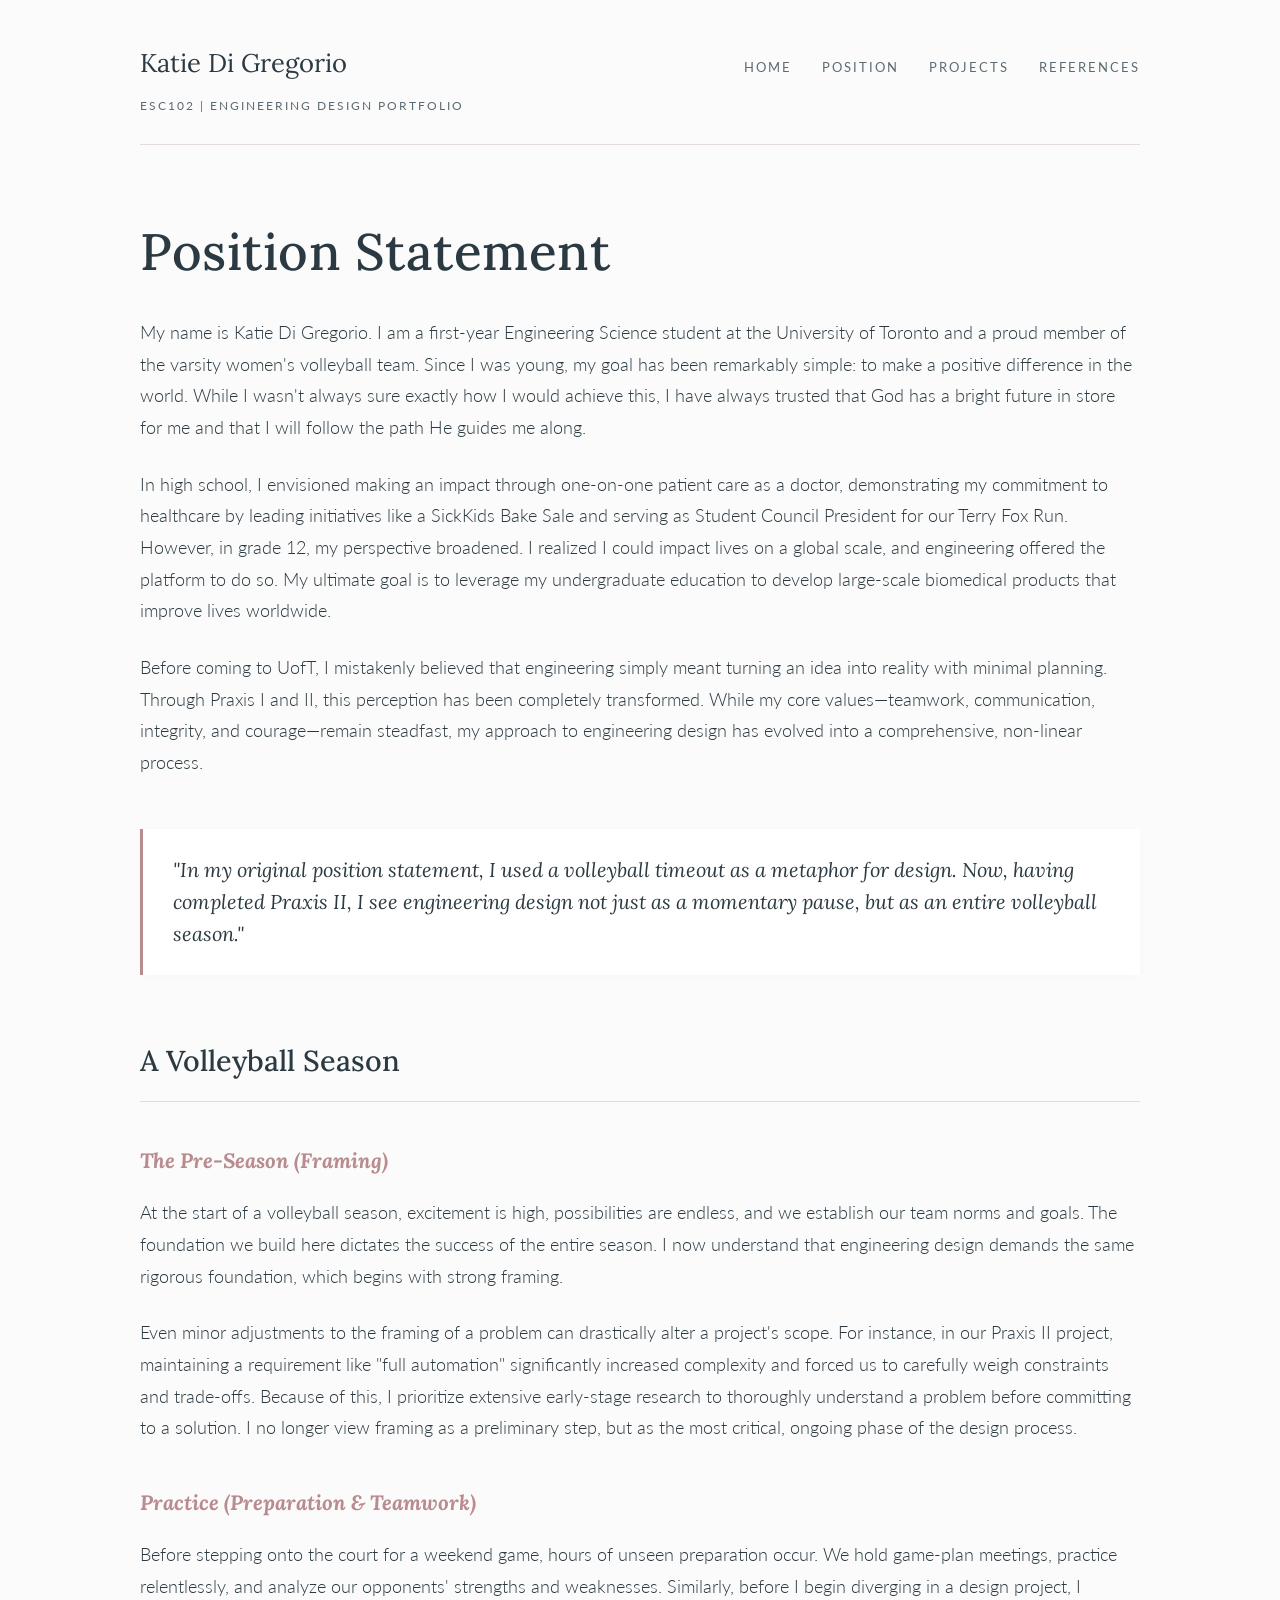
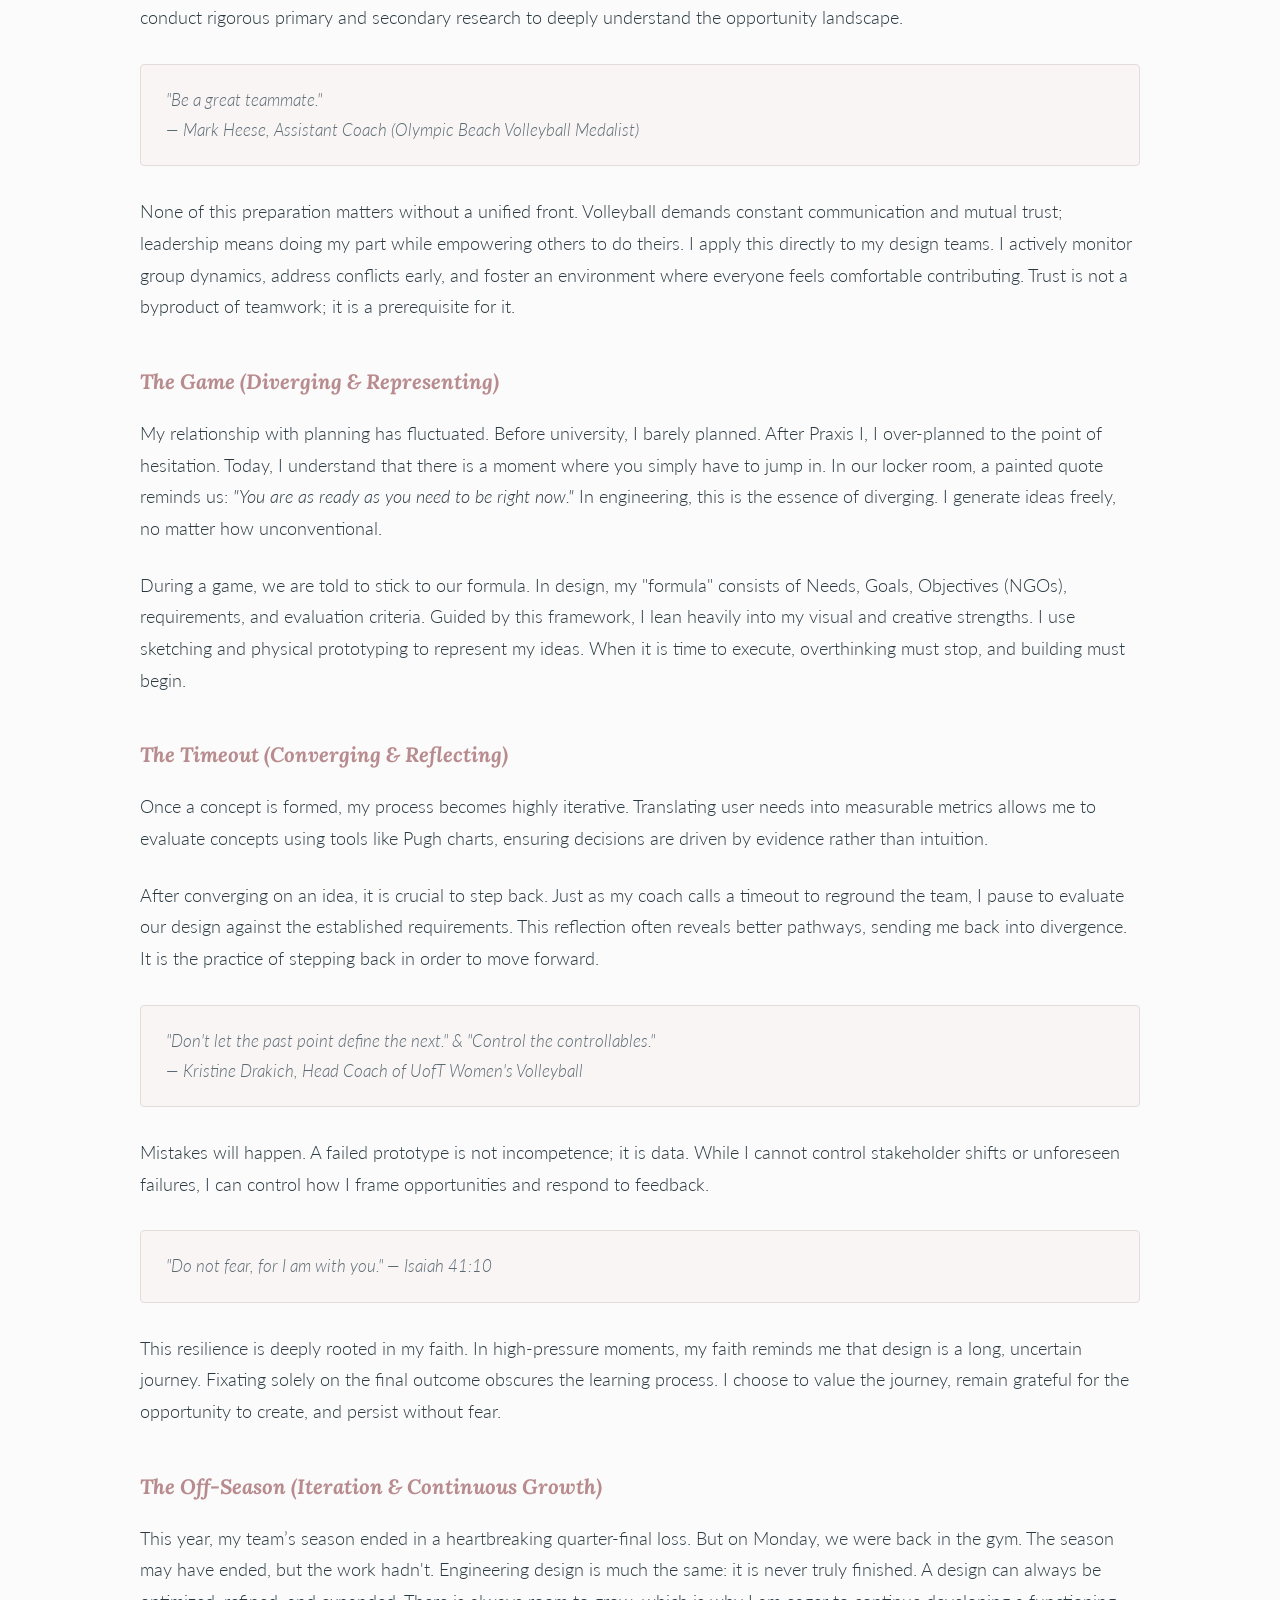
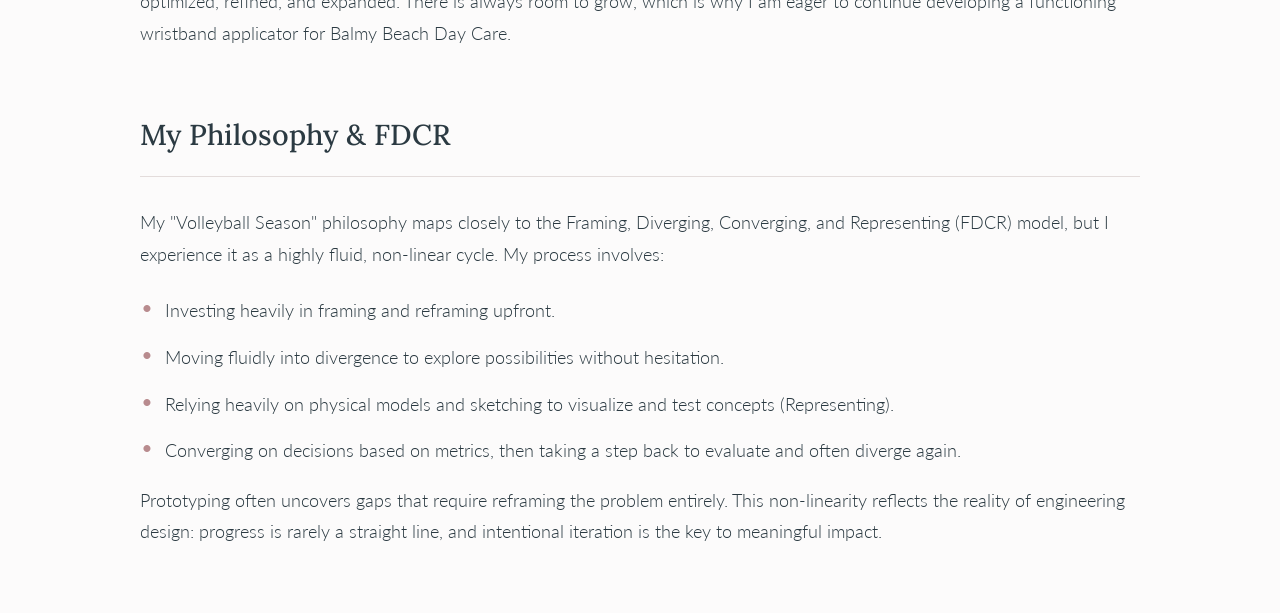
==== position.html @ c8b6996a "update" ====
<!DOCTYPE html>
<html lang="en">
<head>
    <meta charset="UTF-8">
    <meta name="viewport" content="width=device-width, initial-scale=1.0">
    <title>Katie Di Gregorio | Position</title>
    <style>
        @import url('https://fonts.googleapis.com/css2?family=Lora:ital,wght@0,400;0,500;1,400&family=Lato:wght@300;400;700&display=swap');

        :root {
            --bg-color: #fcfbfb; /* Clean, soft pearl */
            --text-main: #2b3a42; /* Deep slate/charcoal - academic and strong */
            --text-light: #5c6b73; /* Muted slate for secondary text */
            --accent-rose: #b88b8e; /* Sophisticated dusty rose */
            --accent-line: #e3dcdb; /* Soft academic divider */
            --card-bg: #ffffff;
        }

        body {
            background-color: var(--bg-color);
            color: var(--text-main);
            font-family: 'Lato', sans-serif;
            font-weight: 300;
            line-height: 1.8;
            max-width: 1000px;
            margin: 0 auto;
            padding: 40px 20px;
        }

        /* Academic Header Layout */
        header {
            display: flex;
            flex-direction: column;
            align-items: center;
            border-bottom: 1px solid var(--accent-line);
            padding-bottom: 25px;
            margin-bottom: 60px;
            gap: 20px;
        }
        @media (min-width: 768px) {
            header {
                flex-direction: row;
                justify-content: space-between;
                align-items: baseline;
            }
        }
        
        .site-branding {
            text-align: center;
        }
        @media (min-width: 768px) {
            .site-branding {
                text-align: left;
            }
        }
        .brand-name {
            font-family: 'Lora', serif;
            font-size: 1.6rem;
            color: var(--text-main);
            display: block;
            margin-bottom: 4px;
        }
        .brand-subtitle {
            font-size: 0.75rem;
            text-transform: uppercase;
            letter-spacing: 2px;
            color: var(--text-light);
            font-weight: 400;
        }

        /* Navigation */
        nav {
            display: flex;
            gap: 30px;
            justify-content: center;
            flex-wrap: wrap;
        }
        nav a {
            text-decoration: none;
            color: var(--text-light);
            text-transform: uppercase;
            font-size: 0.8rem;
            letter-spacing: 2px;
            font-weight: 400;
            transition: color 0.3s ease;
        }
        nav a:hover {
            color: var(--accent-rose);
        }

        /* Academic Typography */
        h1, h2 {
            font-family: 'Lora', serif;
            color: var(--text-main);
            font-weight: 500;
        }
        h1 {
            font-size: 3.2rem;
            margin-bottom: 20px;
            margin-top: 0;
            letter-spacing: 0.5px;
        }
        h2 {
            font-size: 1.8rem;
            border-bottom: 1px solid var(--accent-line);
            padding-bottom: 15px;
            margin-bottom: 30px;
            margin-top: 60px;
        }
        h3 {
            font-family: 'Lora', serif;
            font-size: 1.3rem;
            color: var(--accent-rose);
            margin-bottom: 15px;
            margin-top: 40px;
            font-style: italic;
        }
        p {
            font-size: 1.1rem;
            margin-bottom: 25px;
            color: var(--text-main);
        }

        /* Shared Styles for Content */
        .quote-block {
            background-color: #ffffff;
            border-left: 3px solid var(--accent-rose);
            padding: 25px 30px;
            margin: 50px 0;
            box-shadow: 0 2px 10px rgba(0,0,0,0.02);
        }
        .quote-block p {
            font-family: 'Lora', serif;
            font-style: italic;
            font-size: 1.25rem;
            color: var(--text-main);
            margin: 0;
            line-height: 1.6;
        }
        .annotation-box {
            background-color: rgba(184, 139, 142, 0.05);
            border: 1px solid var(--accent-line);
            border-radius: 4px;
            padding: 20px 25px;
            margin: 30px 0;
            font-size: 1.05rem;
            color: var(--text-light);
            font-style: italic;
        }
        .highlight-list {
            list-style-type: none;
            padding: 0;
            margin-top: 25px;
        }
        .highlight-list li {
            position: relative;
            padding-left: 25px;
            margin-bottom: 15px;
            font-size: 1.1rem;
        }
        .highlight-list li::before {
            content: "•";
            color: var(--accent-rose);
            position: absolute;
            left: 0;
            font-size: 1.5rem;
            line-height: 1;
        }
        /* Summary of Positions Layout */
        .summary-intro {
            background-color: rgba(184, 139, 142, 0.05);
            border: 1px solid var(--accent-line);
            padding: 30px;
            margin: 60px 0 40px 0;
            border-radius: 4px;
            text-align: center;
        }
        .summary-intro p {
            margin: 0;
            font-size: 1.1rem;
            color: var(--text-main);
        }
        
        .timeline-grid {
            display: grid;
            grid-template-columns: 1fr;
            gap: 25px;
            margin-bottom: 40px;
        }
        @media (min-width: 768px) {
            .timeline-grid {
                grid-template-columns: repeat(3, 1fr);
            }
        }
        .timeline-card {
            background-color: var(--card-bg);
            border: 1px solid var(--accent-line);
            border-top: 4px solid var(--accent-rose); /* Distinct top border like the inspiration */
            padding: 30px 25px;
            border-radius: 4px;
            box-shadow: 0 4px 15px rgba(0,0,0,0.02);
            transition: transform 0.3s ease;
        }
        .timeline-card:hover {
            transform: translateY(-5px);
            box-shadow: 0 8px 25px rgba(184, 139, 142, 0.1);
        }
        .timeline-date {
            font-size: 0.75rem;
            text-transform: uppercase;
            letter-spacing: 2px;
            color: var(--text-light);
            margin-bottom: 15px;
            display: block;
            font-weight: 700;
        }
        .timeline-card h4 {
            font-family: 'Lora', serif;
            color: var(--text-main);
            font-size: 1.25rem;
            margin-top: 0;
            margin-bottom: 15px;
            font-weight: 500;
        }
        .timeline-card p {
            font-size: 0.95rem;
            line-height: 1.7;
            margin: 0;
            color: var(--text-light);
        }

        .comparison-grid {
            display: grid;
            grid-template-columns: 1fr;
            gap: 25px;
            margin-bottom: 60px;
        }
        @media (min-width: 768px) {
            .comparison-grid {
                grid-template-columns: repeat(2, 1fr);
            }
        }
        .comparison-card {
            background-color: var(--card-bg);
            border: 1px solid var(--accent-line);
            border-left: 4px solid var(--text-main);
            padding: 30px 25px;
            border-radius: 4px;
            box-shadow: 0 4px 15px rgba(0,0,0,0.02);
        }
        .comparison-card.stayed-same {
            border-left-color: var(--accent-rose);
        }
        .comparison-card h4 {
            font-family: 'Lora', serif;
            color: var(--text-main);
            font-size: 1.25rem;
            margin-top: 0;
            margin-bottom: 15px;
            font-weight: 500;
        }
        .comparison-card p {
            font-size: 0.95rem;
            line-height: 1.7;
            margin: 0;
            color: var(--text-light);
        }
    </style>
</head>
<body>

    <header>
        <div class="site-branding">
            <span class="brand-name">Katie Di Gregorio</span>
            <span class="brand-subtitle">ESC102 | Engineering Design Portfolio</span>
        </div>
        <nav>
            <a href="index.html">Home</a>
            <a href="position.html">Position</a>
            <a href="projects.html">Projects</a>
            <a href="references.html">References</a>
        </nav>
    </header>

    <main>
        <h1>Position Statement</h1>

        <section>
            <p>My name is Katie Di Gregorio. I am a first-year Engineering Science student at the University of Toronto and a proud member of the varsity women's volleyball team. Since I was young, my goal has been remarkably simple: to make a positive difference in the world. While I wasn't always sure exactly how I would achieve this, I have always trusted that God has a bright future in store for me and that I will follow the path He guides me along.</p>
            
            <p>In high school, I envisioned making an impact through one-on-one patient care as a doctor, demonstrating my commitment to healthcare by leading initiatives like a SickKids Bake Sale and serving as Student Council President for our Terry Fox Run. However, in grade 12, my perspective broadened. I realized I could impact lives on a global scale, and engineering offered the platform to do so. My ultimate goal is to leverage my undergraduate education to develop large-scale biomedical products that improve lives worldwide.</p>

            <p>Before coming to UofT, I mistakenly believed that engineering simply meant turning an idea into reality with minimal planning. Through Praxis I and II, this perception has been completely transformed. While my core values—teamwork, communication, integrity, and courage—remain steadfast, my approach to engineering design has evolved into a comprehensive, non-linear process.</p>

            <div class="quote-block">
                <p>"In my original position statement, I used a volleyball timeout as a metaphor for design. Now, having completed Praxis II, I see engineering design not just as a momentary pause, but as an entire volleyball season."</p>
            </div>
        </section>

        <section>
            <h2>A Volleyball Season</h2>

            <h3>The Pre-Season (Framing)</h3>
            <p>At the start of a volleyball season, excitement is high, possibilities are endless, and we establish our team norms and goals. The foundation we build here dictates the success of the entire season. I now understand that engineering design demands the same rigorous foundation, which begins with strong framing.</p>
            <p>Even minor adjustments to the framing of a problem can drastically alter a project's scope. For instance, in our Praxis II project, maintaining a requirement like "full automation" significantly increased complexity and forced us to carefully weigh constraints and trade-offs. Because of this, I prioritize extensive early-stage research to thoroughly understand a problem before committing to a solution. I no longer view framing as a preliminary step, but as the most critical, ongoing phase of the design process.</p>

            <h3>Practice (Preparation & Teamwork)</h3>
            <p>Before stepping onto the court for a weekend game, hours of unseen preparation occur. We hold game-plan meetings, practice relentlessly, and analyze our opponents' strengths and weaknesses. Similarly, before I begin diverging in a design project, I conduct rigorous primary and secondary research to deeply understand the opportunity landscape.</p>
            
            <div class="annotation-box">
                "Be a great teammate." <br>— Mark Heese, Assistant Coach (Olympic Beach Volleyball Medalist)
            </div>
            
            <p>None of this preparation matters without a unified front. Volleyball demands constant communication and mutual trust; leadership means doing my part while empowering others to do theirs. I apply this directly to my design teams. I actively monitor group dynamics, address conflicts early, and foster an environment where everyone feels comfortable contributing. Trust is not a byproduct of teamwork; it is a prerequisite for it.</p>

            <h3>The Game (Diverging & Representing)</h3>
            <p>My relationship with planning has fluctuated. Before university, I barely planned. After Praxis I, I over-planned to the point of hesitation. Today, I understand that there is a moment where you simply have to jump in. In our locker room, a painted quote reminds us: <em>"You are as ready as you need to be right now."</em> In engineering, this is the essence of diverging. I generate ideas freely, no matter how unconventional.</p>
            <p>During a game, we are told to stick to our formula. In design, my "formula" consists of Needs, Goals, Objectives (NGOs), requirements, and evaluation criteria. Guided by this framework, I lean heavily into my visual and creative strengths. I use sketching and physical prototyping to represent my ideas. When it is time to execute, overthinking must stop, and building must begin.</p>

            <h3>The Timeout (Converging & Reflecting)</h3>
            <p>Once a concept is formed, my process becomes highly iterative. Translating user needs into measurable metrics allows me to evaluate concepts using tools like Pugh charts, ensuring decisions are driven by evidence rather than intuition.</p>
            <p>After converging on an idea, it is crucial to step back. Just as my coach calls a timeout to reground the team, I pause to evaluate our design against the established requirements. This reflection often reveals better pathways, sending me back into divergence. It is the practice of stepping back in order to move forward.</p>

            <div class="annotation-box">
                "Don't let the past point define the next." & "Control the controllables." <br>— Kristine Drakich, Head Coach of UofT Women's Volleyball
            </div>

            <p>Mistakes will happen. A failed prototype is not incompetence; it is data. While I cannot control stakeholder shifts or unforeseen failures, I can control how I frame opportunities and respond to feedback.</p>

            <div class="annotation-box">
                "Do not fear, for I am with you." — Isaiah 41:10
            </div>
            <p>This resilience is deeply rooted in my faith. In high-pressure moments, my faith reminds me that design is a long, uncertain journey. Fixating solely on the final outcome obscures the learning process. I choose to value the journey, remain grateful for the opportunity to create, and persist without fear.</p>

            <h3>The Off-Season (Iteration & Continuous Growth)</h3>
            <p>This year, my team’s season ended in a heartbreaking quarter-final loss. But on Monday, we were back in the gym. The season may have ended, but the work hadn't. Engineering design is much the same: it is never truly finished. A design can always be optimized, refined, and expanded. There is always room to grow, which is why I am eager to continue developing a functioning wristband applicator for Balmy Beach Day Care.</p>
        </section>

        <section>
            <h2>My Philosophy & FDCR</h2>
            <p>My "Volleyball Season" philosophy maps closely to the Framing, Diverging, Converging, and Representing (FDCR) model, but I experience it as a highly fluid, non-linear cycle. My process involves:</p>
            <ul class="highlight-list">
                <li>Investing heavily in framing and reframing upfront.</li>
                <li>Moving fluidly into divergence to explore possibilities without hesitation.</li>
                <li>Relying heavily on physical models and sketching to visualize and test concepts (Representing).</li>
                <li>Converging on decisions based on metrics, then taking a step back to evaluate and often diverge again.</li>
            </ul>
            <p>Prototyping often uncovers gaps that require reframing the problem entirely. This non-linearity reflects the reality of engineering design: progress is rarely a straight line, and intentional iteration is the key to meaningful impact.</p>
        </section>
    </main>

</body>
</html>
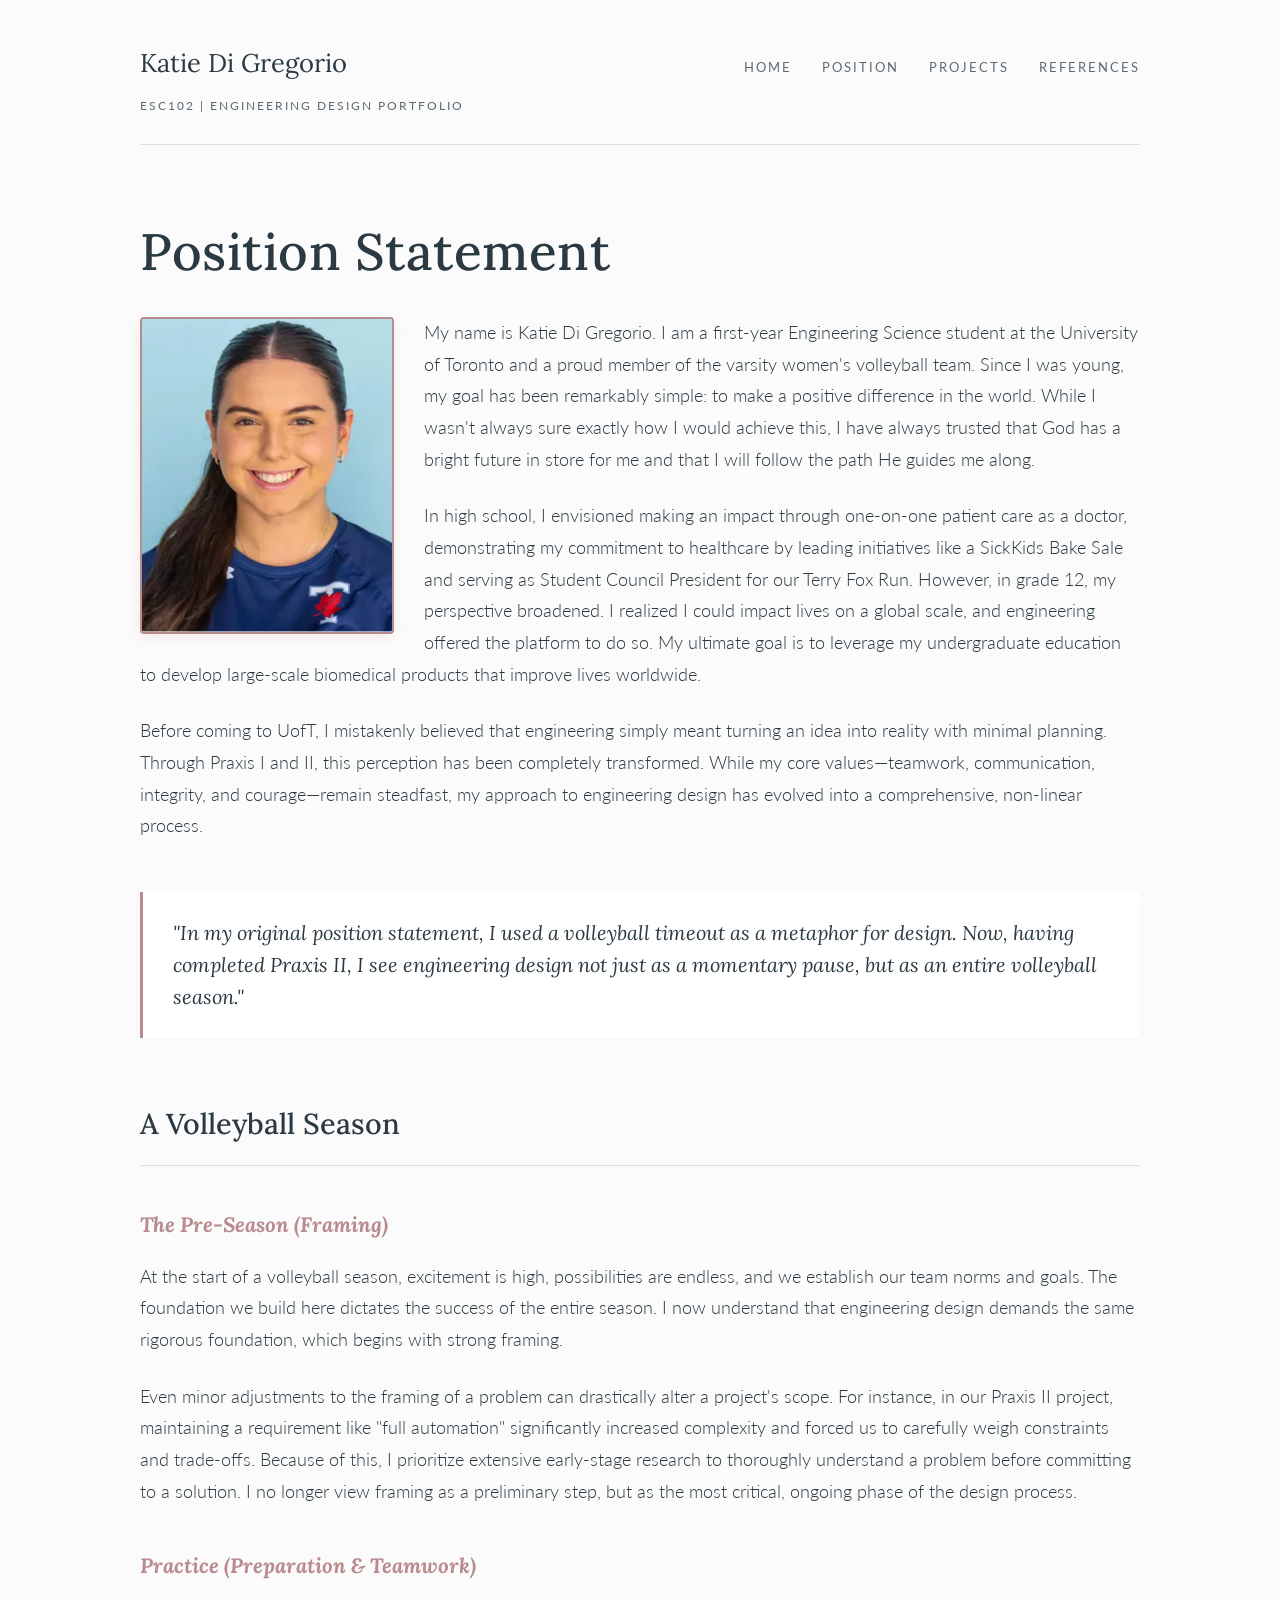
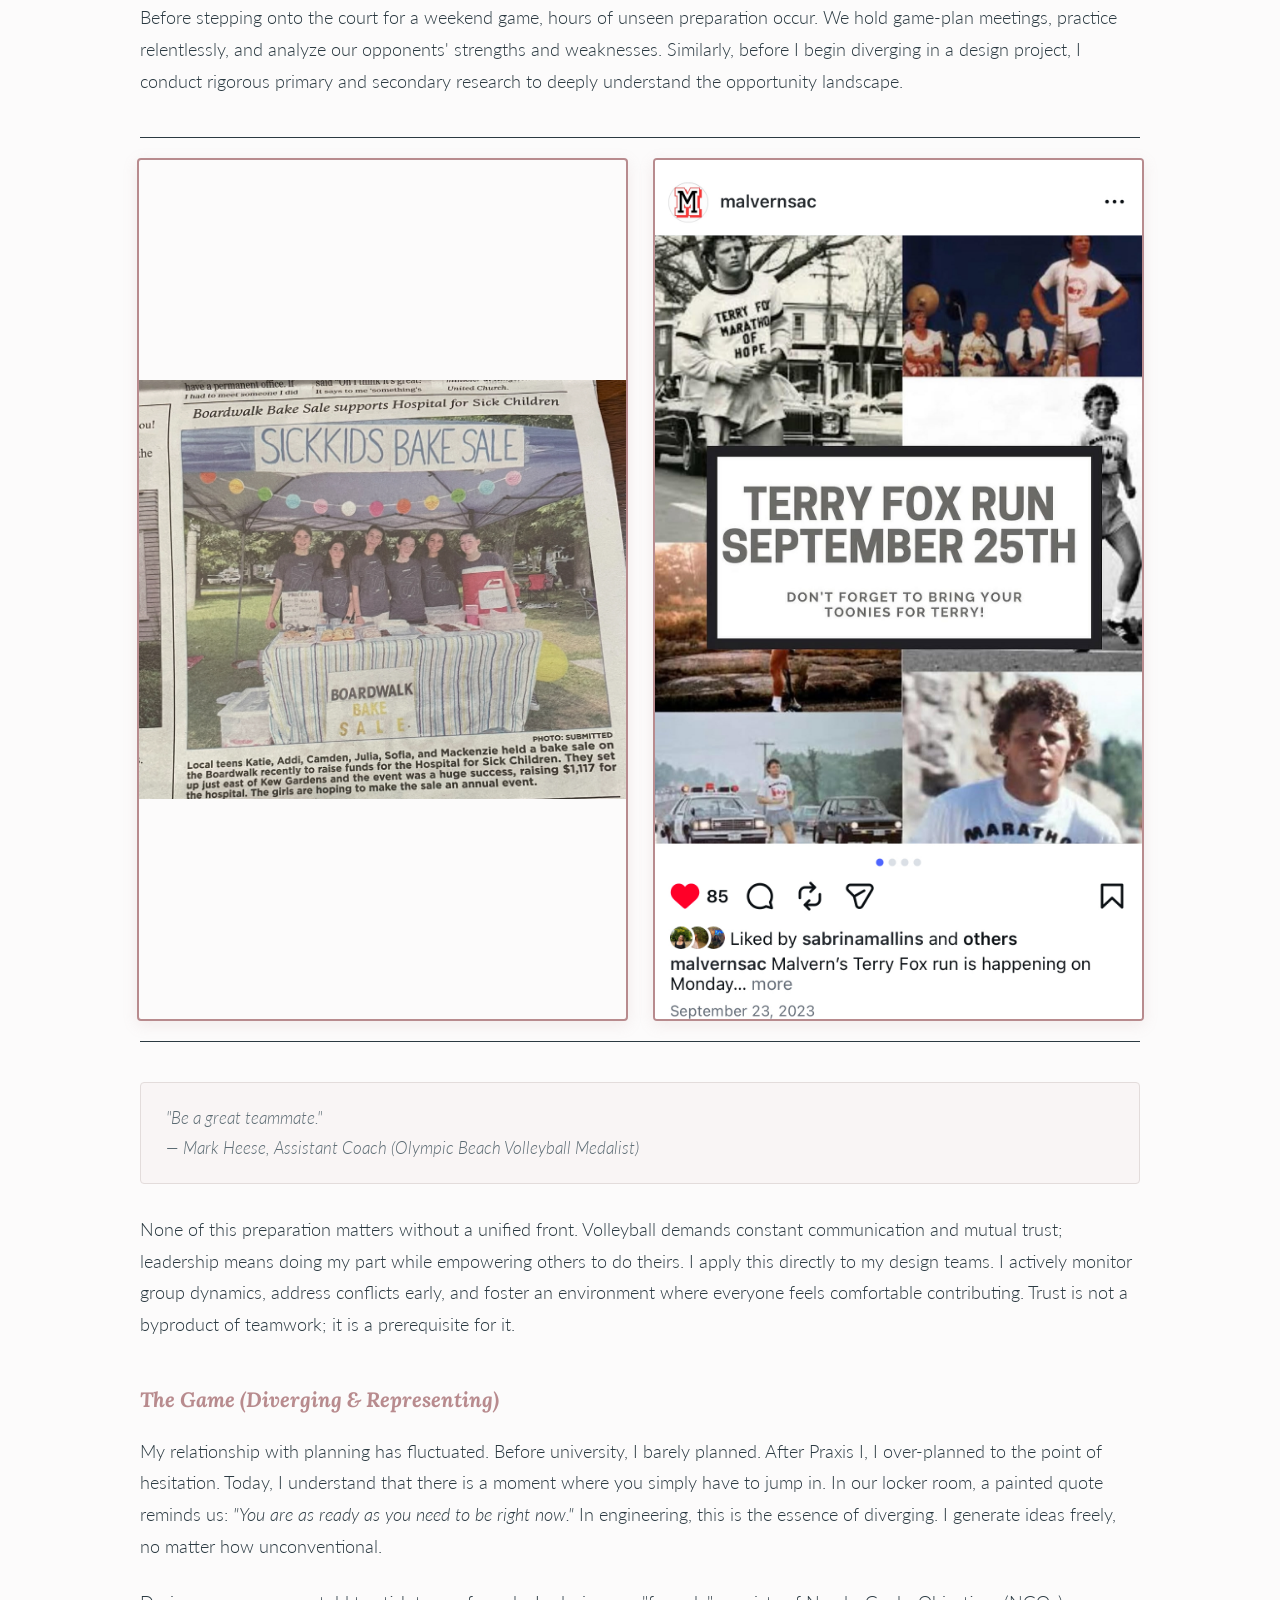
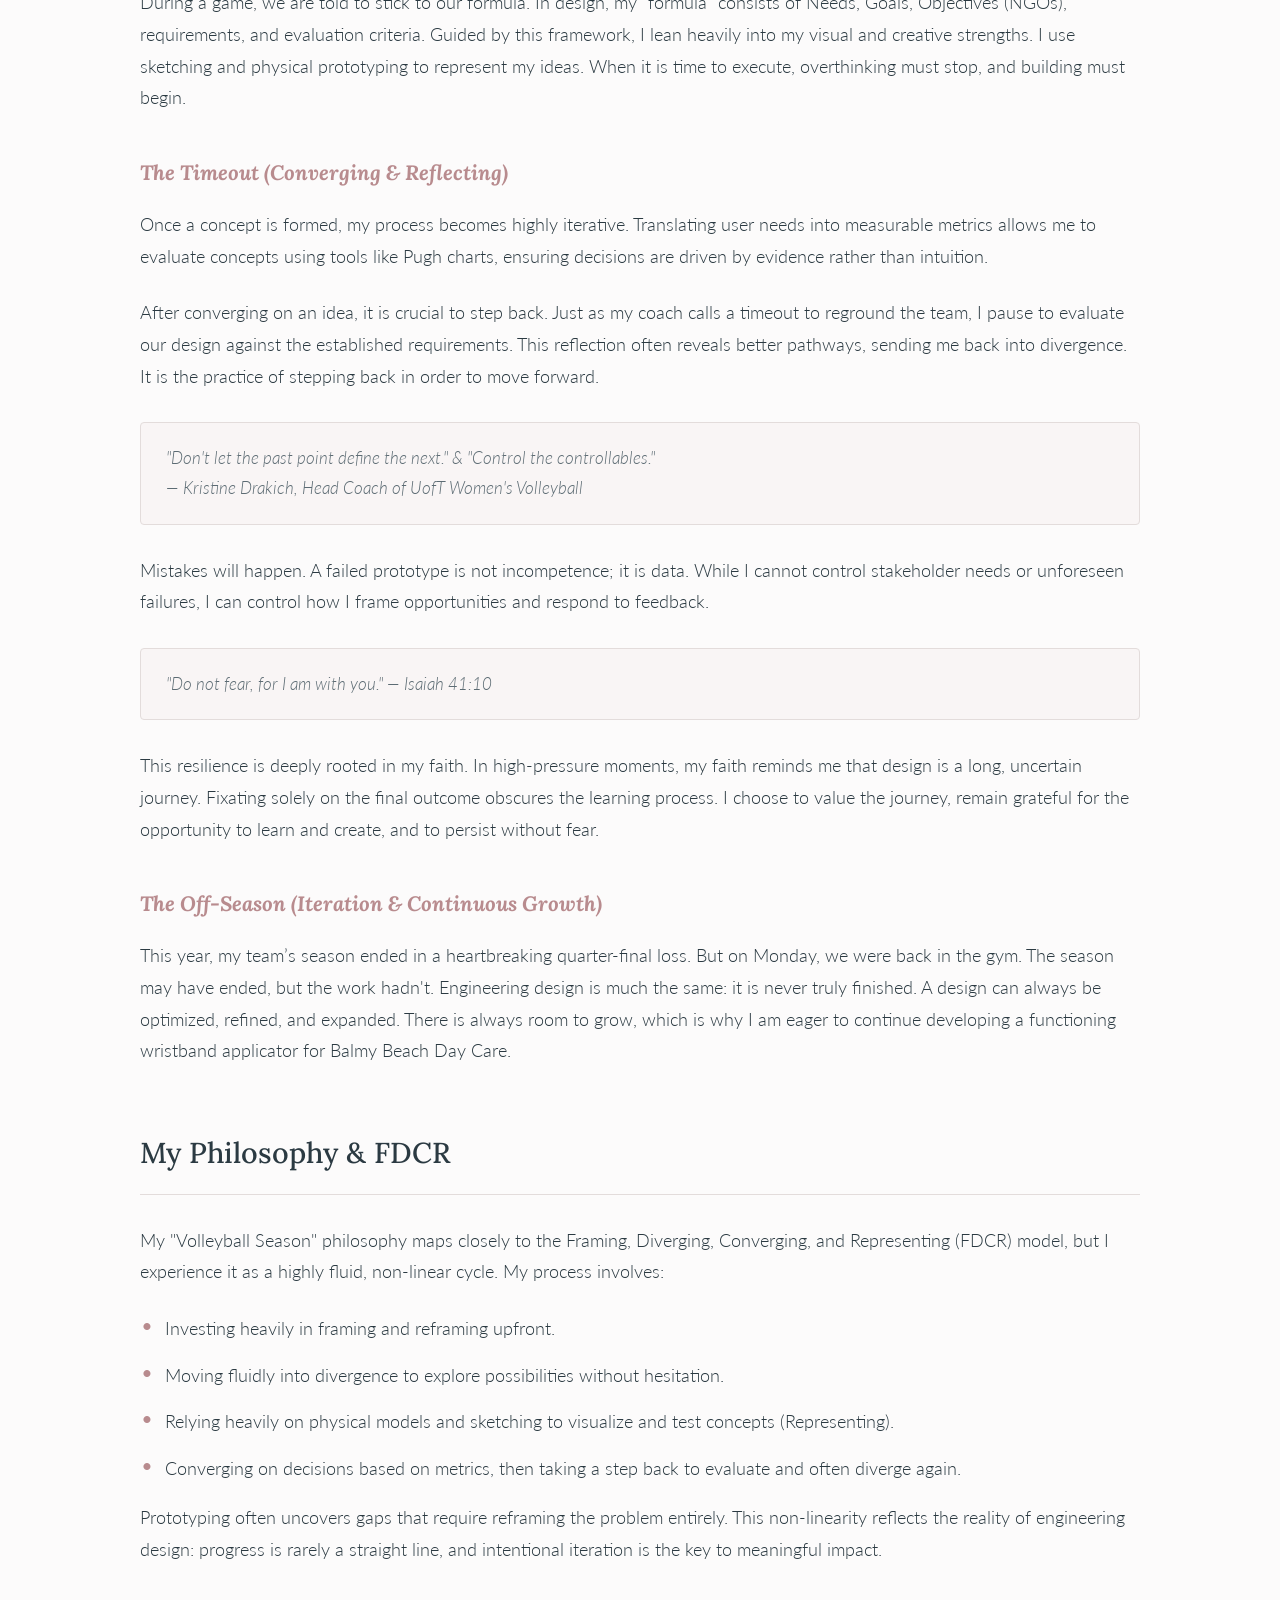
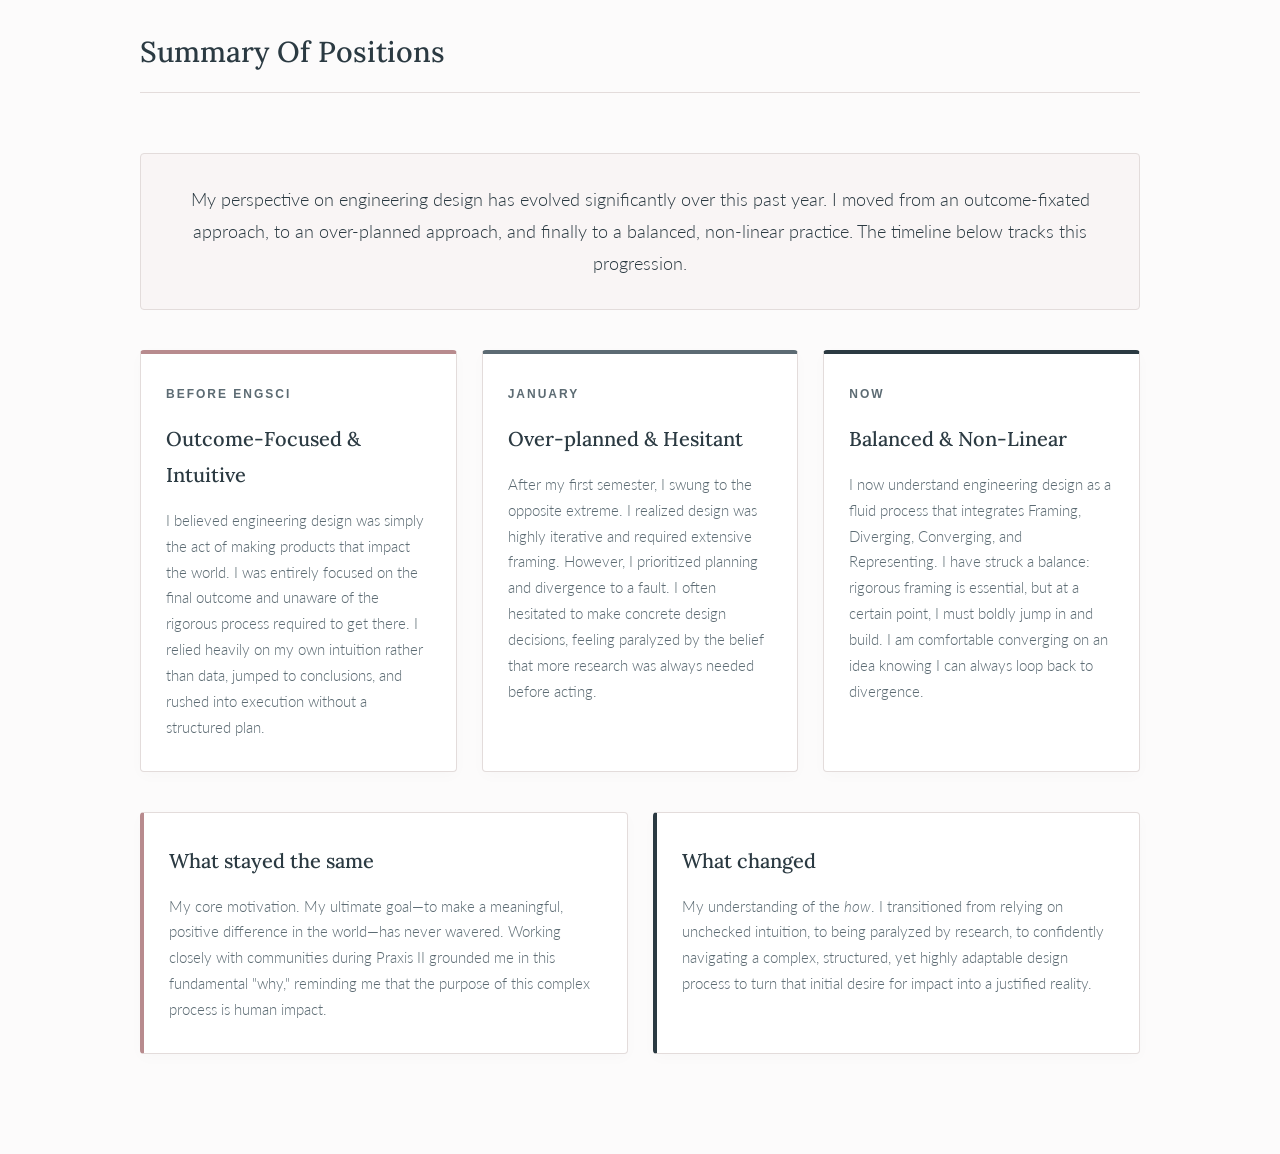
==== commit da28dbf2: "1" ====
--- a/position.html
+++ b/position.html
@@ -3,16 +3,19 @@
 <head>
     <meta charset="UTF-8">
     <meta name="viewport" content="width=device-width, initial-scale=1.0">
-    <title>Katie Di Gregorio | Position</title>
+    <title>Katie Di Gregorio | Position Statement</title>
     <style>
+        /* LUXURY ACADEMIC AESTHETIC - Slate & Rose */
         @import url('https://fonts.googleapis.com/css2?family=Lora:ital,wght@0,400;0,500;1,400&family=Lato:wght@300;400;700&display=swap');
 
         :root {
             --bg-color: #fcfbfb; /* Clean, soft pearl */
-            --text-main: #2b3a42; /* Deep slate/charcoal - academic and strong */
+            --text-main: #2b3a42; /* Deep slate/charcoal - authoritative */
             --text-light: #5c6b73; /* Muted slate for secondary text */
             --accent-rose: #b88b8e; /* Sophisticated dusty rose */
             --accent-line: #e3dcdb; /* Soft academic divider */
+            --charcoal-gap: #2b3a42; /* Deep charcoal for gaps & borders */
+            --shadow-rose: rgba(184, 139, 142, 0.15); /* Soft rose shadow for photos */
             --card-bg: #ffffff;
         }
 
@@ -123,7 +126,7 @@
 
         /* Shared Styles for Content */
         .quote-block {
-            background-color: #ffffff;
+            background-color: var(--card-bg);
             border-left: 3px solid var(--accent-rose);
             padding: 25px 30px;
             margin: 50px 0;
@@ -166,6 +169,54 @@
             font-size: 1.5rem;
             line-height: 1;
         }
+
+        /* Image Styling */
+        #katie-headshot {
+            max-width: 250px;
+            float: left;
+            margin-right: 30px;
+            margin-bottom: 15px;
+            border: 2px solid var(--accent-rose);
+            box-shadow: 0 4px 15px var(--shadow-rose);
+            border-radius: 4px;
+        }
+
+        #experience-photos-container {
+            display: flex;
+            gap: 25px;
+            justify-content: center;
+            margin: 40px 0;
+            clear: both;
+            border-top: 1px solid var(--charcoal-gap);
+            border-bottom: 1px solid var(--charcoal-gap);
+            padding: 20px 0;
+        }
+        #bakesale-image, #terryfox-image {
+            flex: 1;
+            max-width: calc(50% - 13px);
+            height: auto;
+            border: 2px solid var(--accent-rose);
+            box-shadow: 0 4px 15px var(--shadow-rose);
+            border-radius: 4px;
+            object-fit: contain;
+        }
+        @media (max-width: 600px) {
+            #katie-headshot {
+                float: none;
+                margin: 0 auto 15px auto;
+                display: block;
+            }
+            #experience-photos-container {
+                flex-direction: column;
+                align-items: center;
+                gap: 15px;
+            }
+            #bakesale-image, #terryfox-image {
+                max-width: 100%;
+                width: 100%;
+            }
+        }
+
         /* Summary of Positions Layout */
         .summary-intro {
             background-color: rgba(184, 139, 142, 0.05);
@@ -195,7 +246,7 @@
         .timeline-card {
             background-color: var(--card-bg);
             border: 1px solid var(--accent-line);
-            border-top: 4px solid var(--accent-rose); /* Distinct top border like the inspiration */
+            border-top: 4px solid var(--accent-rose); 
             padding: 30px 25px;
             border-radius: 4px;
             box-shadow: 0 4px 15px rgba(0,0,0,0.02);
@@ -286,6 +337,8 @@
         <h1>Position Statement</h1>
 
         <section>
+            <img src="headshot.jpg" alt="Portrait of Katie Di Gregorio" id="katie-headshot">
+            
             <p>My name is Katie Di Gregorio. I am a first-year Engineering Science student at the University of Toronto and a proud member of the varsity women's volleyball team. Since I was young, my goal has been remarkably simple: to make a positive difference in the world. While I wasn't always sure exactly how I would achieve this, I have always trusted that God has a bright future in store for me and that I will follow the path He guides me along.</p>
             
             <p>In high school, I envisioned making an impact through one-on-one patient care as a doctor, demonstrating my commitment to healthcare by leading initiatives like a SickKids Bake Sale and serving as Student Council President for our Terry Fox Run. However, in grade 12, my perspective broadened. I realized I could impact lives on a global scale, and engineering offered the platform to do so. My ultimate goal is to leverage my undergraduate education to develop large-scale biomedical products that improve lives worldwide.</p>
@@ -307,6 +360,11 @@
             <h3>Practice (Preparation & Teamwork)</h3>
             <p>Before stepping onto the court for a weekend game, hours of unseen preparation occur. We hold game-plan meetings, practice relentlessly, and analyze our opponents' strengths and weaknesses. Similarly, before I begin diverging in a design project, I conduct rigorous primary and secondary research to deeply understand the opportunity landscape.</p>
             
+            <div id="experience-photos-container">
+                <img src="bakesale.jpg" alt="Beaches Metro news article about SickKids BakeSale" id="bakesale-image">
+                <img src="terryfox.jpg" alt="Instagram post screenshot of Terry Fox Run" id="terryfox-image">
+            </div>
+            
             <div class="annotation-box">
                 "Be a great teammate." <br>— Mark Heese, Assistant Coach (Olympic Beach Volleyball Medalist)
             </div>
@@ -325,12 +383,12 @@
                 "Don't let the past point define the next." & "Control the controllables." <br>— Kristine Drakich, Head Coach of UofT Women's Volleyball
             </div>
 
-            <p>Mistakes will happen. A failed prototype is not incompetence; it is data. While I cannot control stakeholder shifts or unforeseen failures, I can control how I frame opportunities and respond to feedback.</p>
+            <p>Mistakes will happen. A failed prototype is not incompetence; it is data. While I cannot control stakeholder needs or unforeseen failures, I can control how I frame opportunities and respond to feedback.</p>
 
             <div class="annotation-box">
                 "Do not fear, for I am with you." — Isaiah 41:10
             </div>
-            <p>This resilience is deeply rooted in my faith. In high-pressure moments, my faith reminds me that design is a long, uncertain journey. Fixating solely on the final outcome obscures the learning process. I choose to value the journey, remain grateful for the opportunity to create, and persist without fear.</p>
+            <p>This resilience is deeply rooted in my faith. In high-pressure moments, my faith reminds me that design is a long, uncertain journey. Fixating solely on the final outcome obscures the learning process. I choose to value the journey, remain grateful for the opportunity to learn and create, and to persist without fear.</p>
 
             <h3>The Off-Season (Iteration & Continuous Growth)</h3>
             <p>This year, my team’s season ended in a heartbreaking quarter-final loss. But on Monday, we were back in the gym. The season may have ended, but the work hadn't. Engineering design is much the same: it is never truly finished. A design can always be optimized, refined, and expanded. There is always room to grow, which is why I am eager to continue developing a functioning wristband applicator for Balmy Beach Day Care.</p>
@@ -347,6 +405,46 @@
             </ul>
             <p>Prototyping often uncovers gaps that require reframing the problem entirely. This non-linearity reflects the reality of engineering design: progress is rarely a straight line, and intentional iteration is the key to meaningful impact.</p>
         </section>
+
+        <section id="summary-of-positions">
+            <h2>Summary Of Positions</h2>
+            
+            <div class="summary-intro">
+                <p>My perspective on engineering design has evolved significantly over this past year. I moved from an outcome-fixated approach, to an over-planned approach, and finally to a balanced, non-linear practice. The timeline below tracks this progression.</p>
+            </div>
+
+            <div class="timeline-grid">
+                <div class="timeline-card">
+                    <span class="timeline-date">Before EngSci</span>
+                    <h4>Outcome-Focused & Intuitive</h4>
+                    <p>I believed engineering design was simply the act of making products that impact the world. I was entirely focused on the final outcome and unaware of the rigorous process required to get there. I relied heavily on my own intuition rather than data, jumped to conclusions, and rushed into execution without a structured plan.</p>
+                </div>
+
+                <div class="timeline-card" style="border-top-color: var(--text-light);">
+                    <span class="timeline-date">January</span>
+                    <h4>Over-planned & Hesitant</h4>
+                    <p>After my first semester, I swung to the opposite extreme. I realized design was highly iterative and required extensive framing. However, I prioritized planning and divergence to a fault. I often hesitated to make concrete design decisions, feeling paralyzed by the belief that more research was always needed before acting.</p>
+                </div>
+
+                <div class="timeline-card" style="border-top-color: var(--text-main);">
+                    <span class="timeline-date">Now</span>
+                    <h4>Balanced & Non-Linear</h4>
+                    <p>I now understand engineering design as a fluid process that integrates Framing, Diverging, Converging, and Representing. I have struck a balance: rigorous framing is essential, but at a certain point, I must boldly jump in and build. I am comfortable converging on an idea knowing I can always loop back to divergence.</p>
+                </div>
+            </div>
+
+            <div class="comparison-grid">
+                <div class="comparison-card stayed-same">
+                    <h4>What stayed the same</h4>
+                    <p>My core motivation. My ultimate goal—to make a meaningful, positive difference in the world—has never wavered. Working closely with communities during Praxis II grounded me in this fundamental "why," reminding me that the purpose of this complex process is human impact.</p>
+                </div>
+
+                <div class="comparison-card changed">
+                    <h4>What changed</h4>
+                    <p>My understanding of the <em>how</em>. I transitioned from relying on unchecked intuition, to being paralyzed by research, to confidently navigating a complex, structured, yet highly adaptable design process to turn that initial desire for impact into a justified reality.</p>
+                </div>
+            </div>
+        </section>
     </main>
 
 </body>
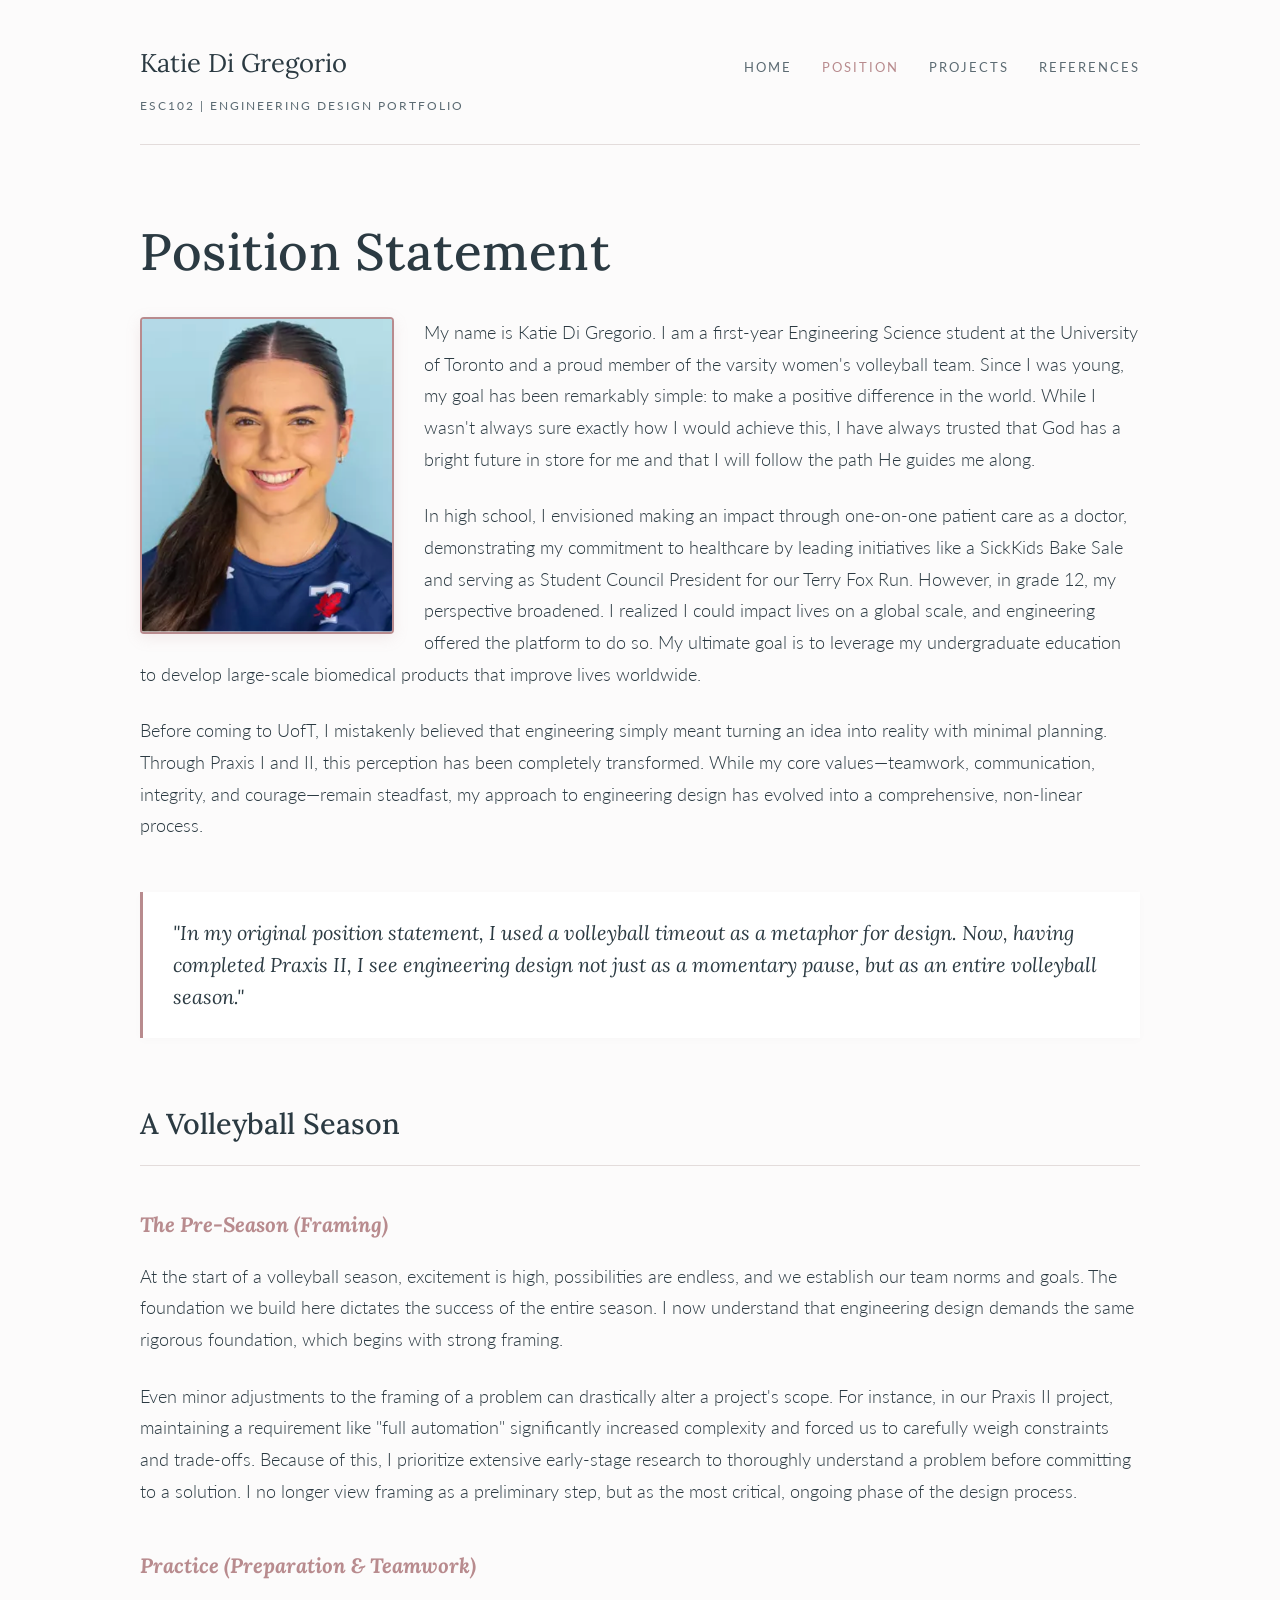
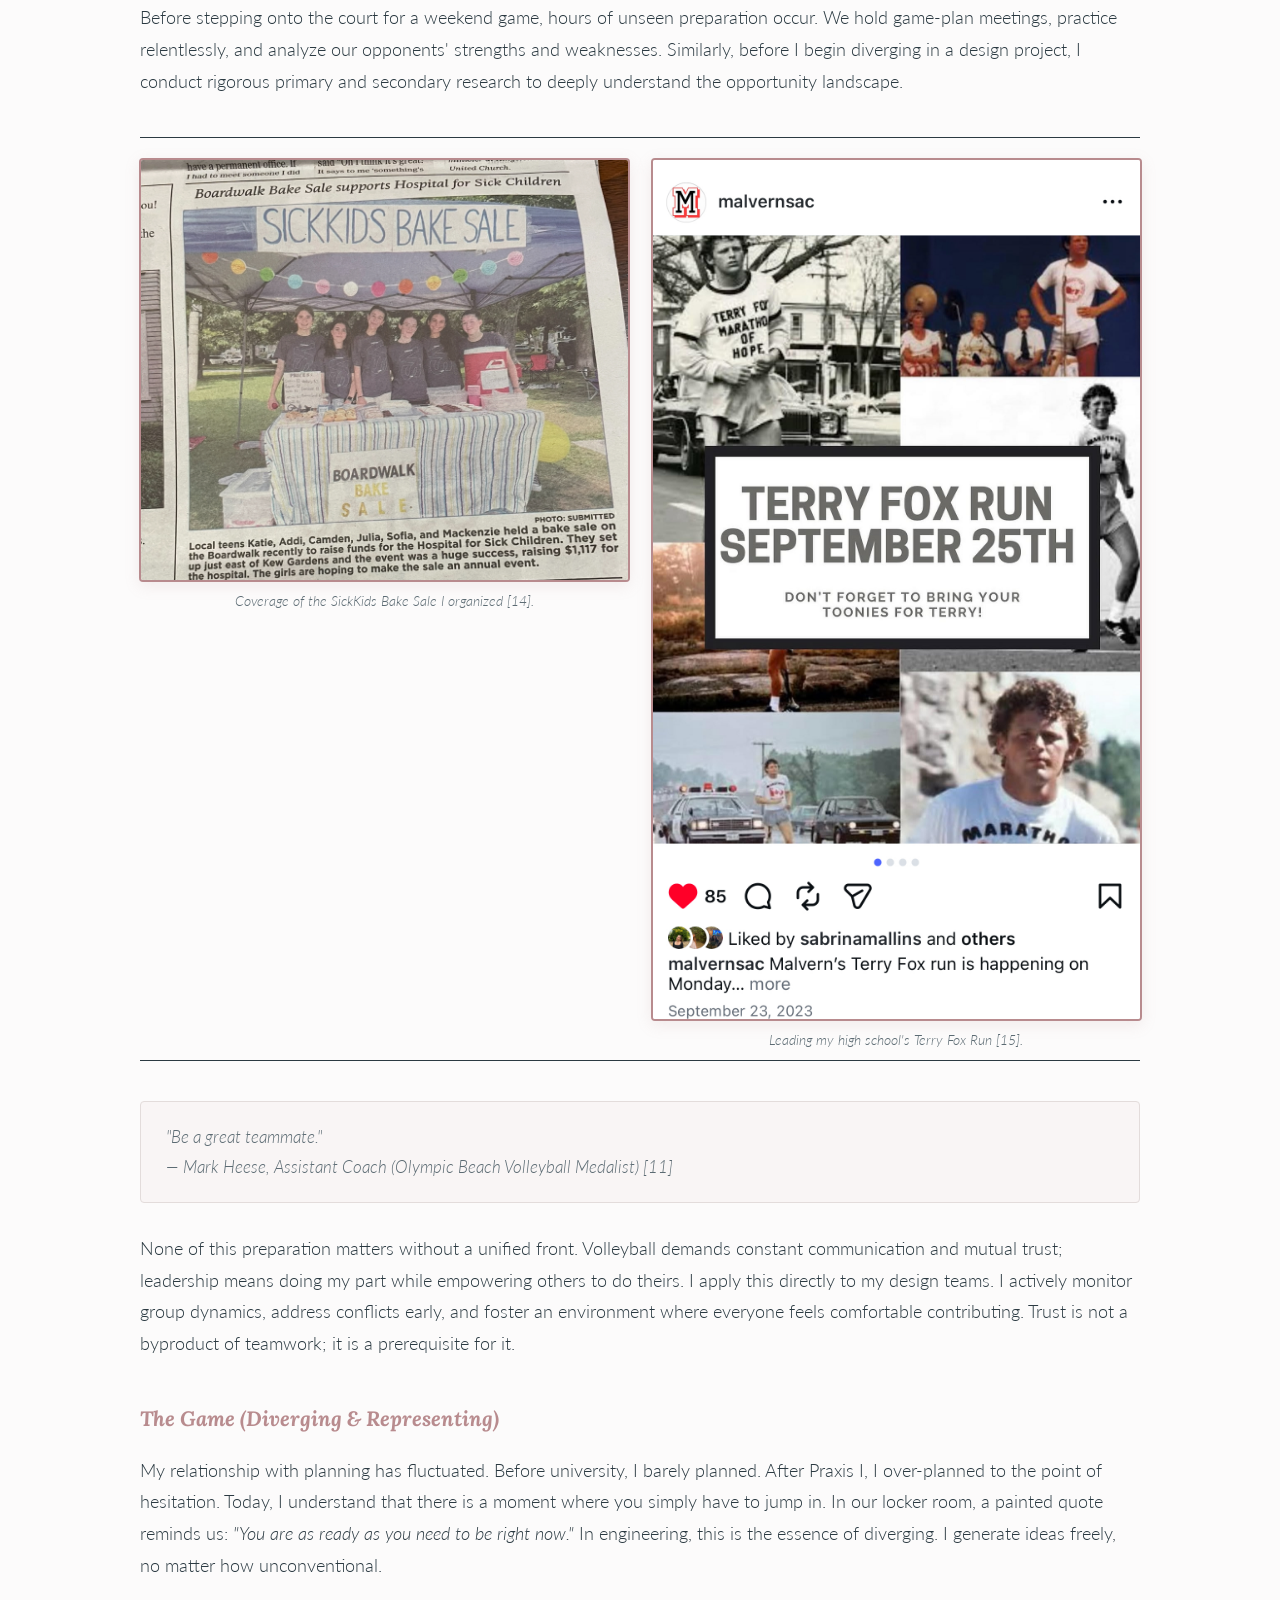
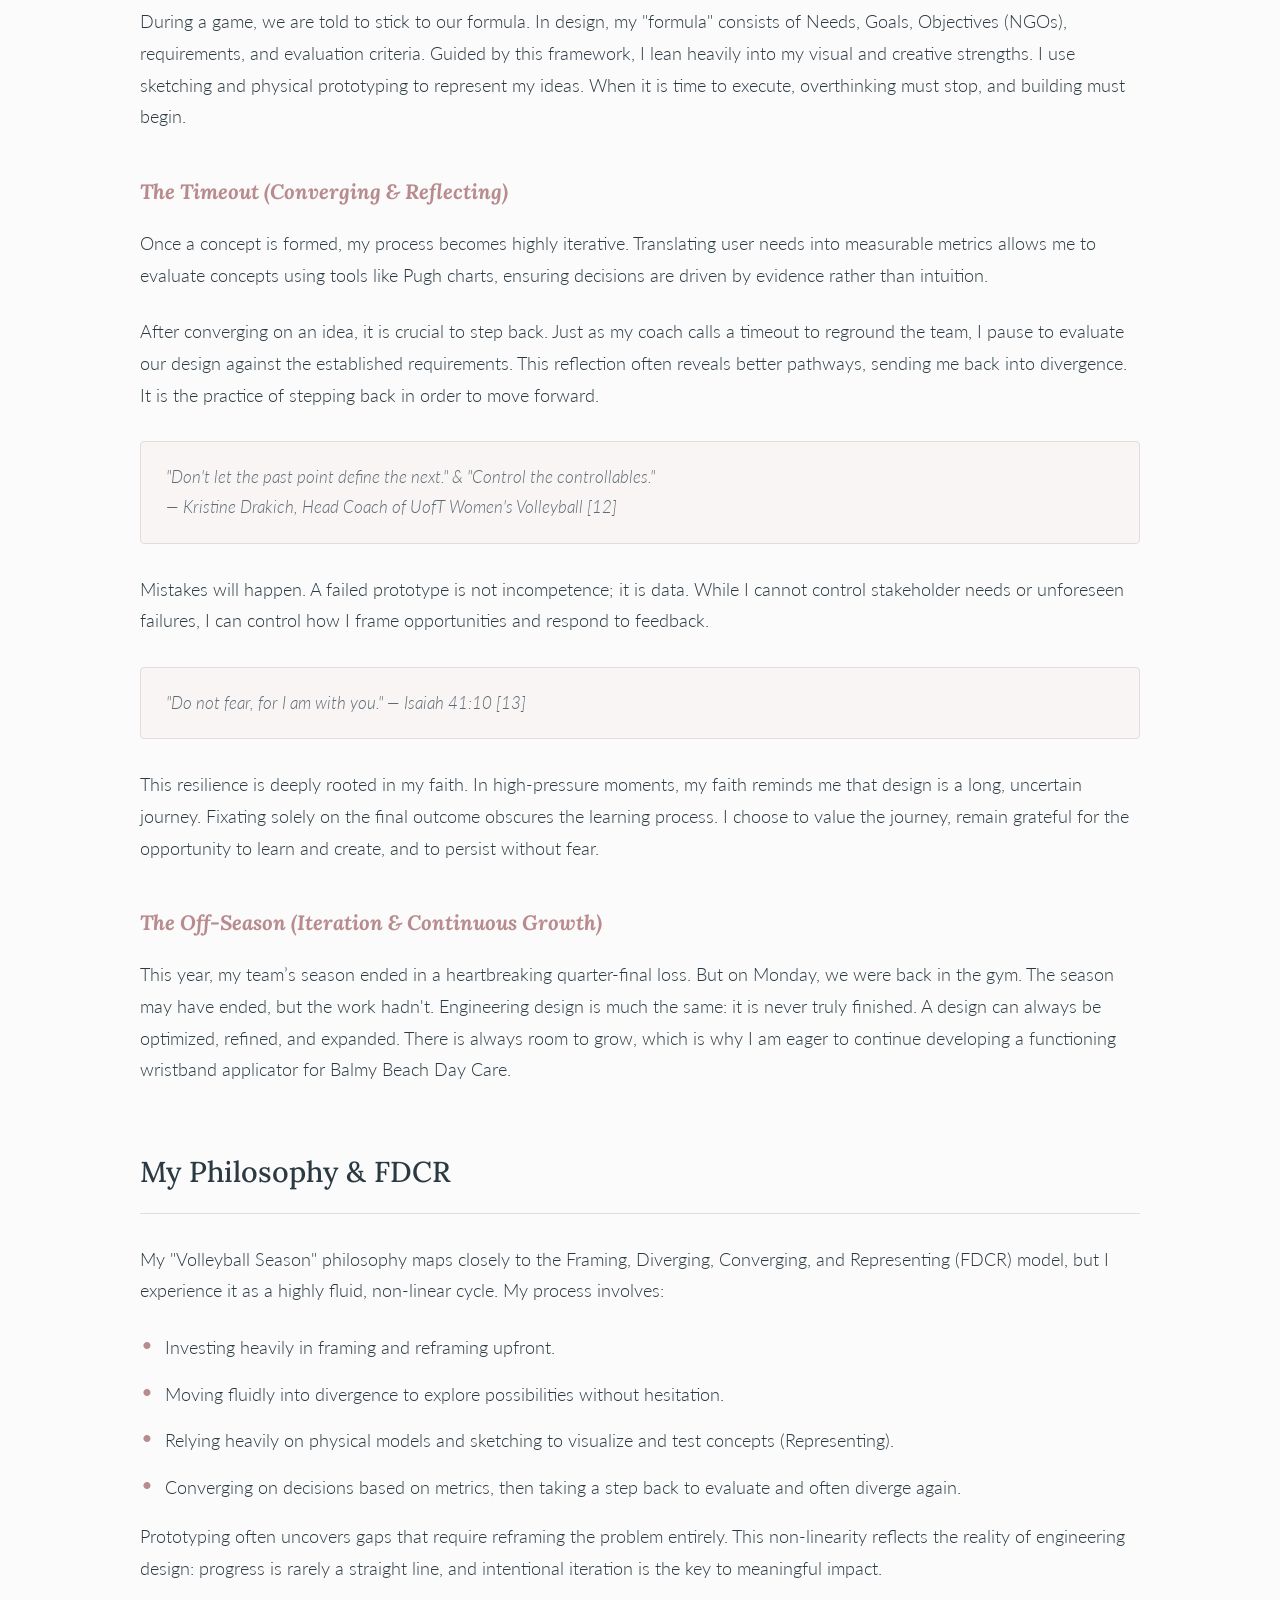
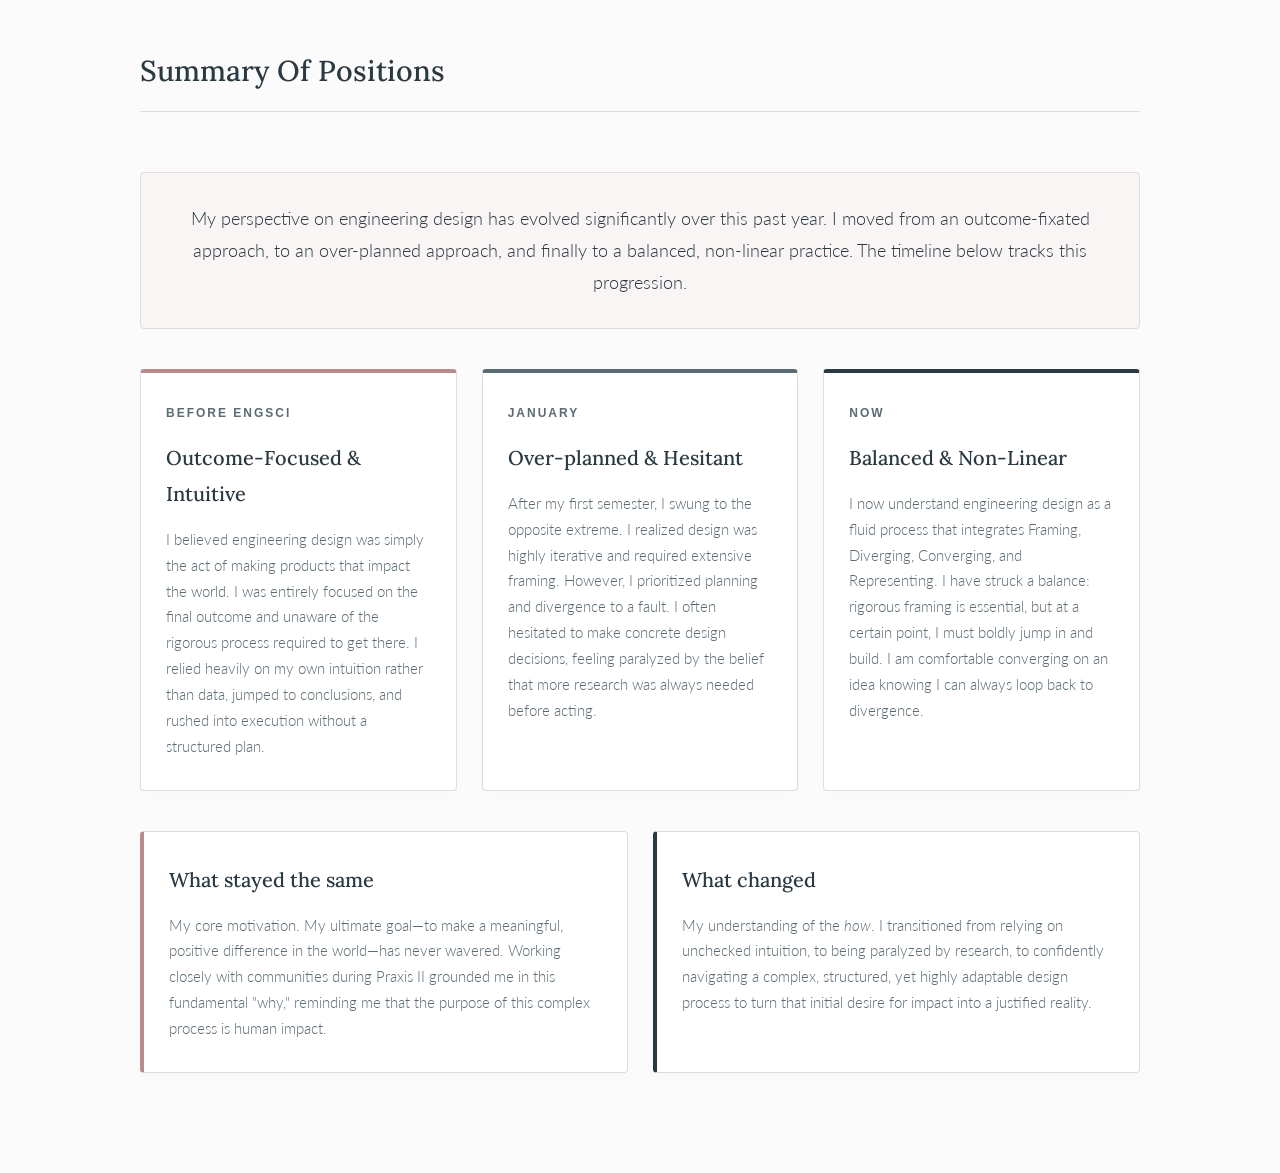
==== commit 1d578e00: "11" ====
--- a/position.html
+++ b/position.html
@@ -9,13 +9,13 @@
         @import url('https://fonts.googleapis.com/css2?family=Lora:ital,wght@0,400;0,500;1,400&family=Lato:wght@300;400;700&display=swap');
 
         :root {
-            --bg-color: #fcfbfb; /* Clean, soft pearl */
-            --text-main: #2b3a42; /* Deep slate/charcoal - authoritative */
-            --text-light: #5c6b73; /* Muted slate for secondary text */
-            --accent-rose: #b88b8e; /* Sophisticated dusty rose */
-            --accent-line: #e3dcdb; /* Soft academic divider */
-            --charcoal-gap: #2b3a42; /* Deep charcoal for gaps & borders */
-            --shadow-rose: rgba(184, 139, 142, 0.15); /* Soft rose shadow for photos */
+            --bg-color: #fcfbfb;
+            --text-main: #2b3a42;
+            --text-light: #5c6b73;
+            --accent-rose: #b88b8e;
+            --accent-line: #e3dcdb;
+            --charcoal-gap: #2b3a42;
+            --shadow-rose: rgba(184, 139, 142, 0.15);
             --card-bg: #ffffff;
         }
 
@@ -87,7 +87,7 @@
             font-weight: 400;
             transition: color 0.3s ease;
         }
-        nav a:hover {
+        nav a:hover, nav a.active {
             color: var(--accent-rose);
         }
 
@@ -185,21 +185,41 @@
             display: flex;
             gap: 25px;
             justify-content: center;
-            margin: 40px 0;
+            margin: 40px 0 10px 0;
             clear: both;
             border-top: 1px solid var(--charcoal-gap);
-            border-bottom: 1px solid var(--charcoal-gap);
-            padding: 20px 0;
-        }
-        #bakesale-image, #terryfox-image {
+            padding-top: 20px;
+        }
+        .experience-image-wrapper {
             flex: 1;
             max-width: calc(50% - 13px);
+            display: flex;
+            flex-direction: column;
+            align-items: center;
+        }
+        .experience-image-wrapper img {
+            width: 100%;
             height: auto;
             border: 2px solid var(--accent-rose);
             box-shadow: 0 4px 15px var(--shadow-rose);
             border-radius: 4px;
             object-fit: contain;
-        }
+            margin-bottom: 10px;
+        }
+        .image-caption {
+            font-size: 0.85rem;
+            color: var(--text-light);
+            text-align: center;
+            font-style: italic;
+            line-height: 1.4;
+        }
+        
+        .experience-container-bottom-border {
+            border-bottom: 1px solid var(--charcoal-gap);
+            margin-bottom: 40px;
+            width: 100%;
+        }
+
         @media (max-width: 600px) {
             #katie-headshot {
                 float: none;
@@ -209,9 +229,9 @@
             #experience-photos-container {
                 flex-direction: column;
                 align-items: center;
-                gap: 15px;
-            }
-            #bakesale-image, #terryfox-image {
+                gap: 25px;
+            }
+            .experience-image-wrapper {
                 max-width: 100%;
                 width: 100%;
             }
@@ -327,7 +347,7 @@
         </div>
         <nav>
             <a href="index.html">Home</a>
-            <a href="position.html">Position</a>
+            <a href="position.html" class="active">Position</a>
             <a href="projects.html">Projects</a>
             <a href="references.html">References</a>
         </nav>
@@ -361,12 +381,19 @@
             <p>Before stepping onto the court for a weekend game, hours of unseen preparation occur. We hold game-plan meetings, practice relentlessly, and analyze our opponents' strengths and weaknesses. Similarly, before I begin diverging in a design project, I conduct rigorous primary and secondary research to deeply understand the opportunity landscape.</p>
             
             <div id="experience-photos-container">
-                <img src="bakesale.jpg" alt="Beaches Metro news article about SickKids BakeSale" id="bakesale-image">
-                <img src="terryfox.jpg" alt="Instagram post screenshot of Terry Fox Run" id="terryfox-image">
-            </div>
+                <div class="experience-image-wrapper">
+                    <img src="bakesale.jpg" alt="Beaches Metro news article about SickKids BakeSale">
+                    <div class="image-caption">Coverage of the SickKids Bake Sale I organized [14].</div>
+                </div>
+                <div class="experience-image-wrapper">
+                    <img src="terryfox.jpg" alt="Instagram post screenshot of Terry Fox Run">
+                    <div class="image-caption">Leading my high school's Terry Fox Run [15].</div>
+                </div>
+            </div>
+            <div class="experience-container-bottom-border"></div>
             
             <div class="annotation-box">
-                "Be a great teammate." <br>— Mark Heese, Assistant Coach (Olympic Beach Volleyball Medalist)
+                "Be a great teammate." <br>— Mark Heese, Assistant Coach (Olympic Beach Volleyball Medalist) [11]
             </div>
             
             <p>None of this preparation matters without a unified front. Volleyball demands constant communication and mutual trust; leadership means doing my part while empowering others to do theirs. I apply this directly to my design teams. I actively monitor group dynamics, address conflicts early, and foster an environment where everyone feels comfortable contributing. Trust is not a byproduct of teamwork; it is a prerequisite for it.</p>
@@ -380,13 +407,13 @@
             <p>After converging on an idea, it is crucial to step back. Just as my coach calls a timeout to reground the team, I pause to evaluate our design against the established requirements. This reflection often reveals better pathways, sending me back into divergence. It is the practice of stepping back in order to move forward.</p>
 
             <div class="annotation-box">
-                "Don't let the past point define the next." & "Control the controllables." <br>— Kristine Drakich, Head Coach of UofT Women's Volleyball
+                "Don't let the past point define the next." & "Control the controllables." <br>— Kristine Drakich, Head Coach of UofT Women's Volleyball [12]
             </div>
 
             <p>Mistakes will happen. A failed prototype is not incompetence; it is data. While I cannot control stakeholder needs or unforeseen failures, I can control how I frame opportunities and respond to feedback.</p>
 
             <div class="annotation-box">
-                "Do not fear, for I am with you." — Isaiah 41:10
+                "Do not fear, for I am with you." — Isaiah 41:10 [13]
             </div>
             <p>This resilience is deeply rooted in my faith. In high-pressure moments, my faith reminds me that design is a long, uncertain journey. Fixating solely on the final outcome obscures the learning process. I choose to value the journey, remain grateful for the opportunity to learn and create, and to persist without fear.</p>
 
@@ -445,6 +472,7 @@
                 </div>
             </div>
         </section>
+
     </main>
 
 </body>
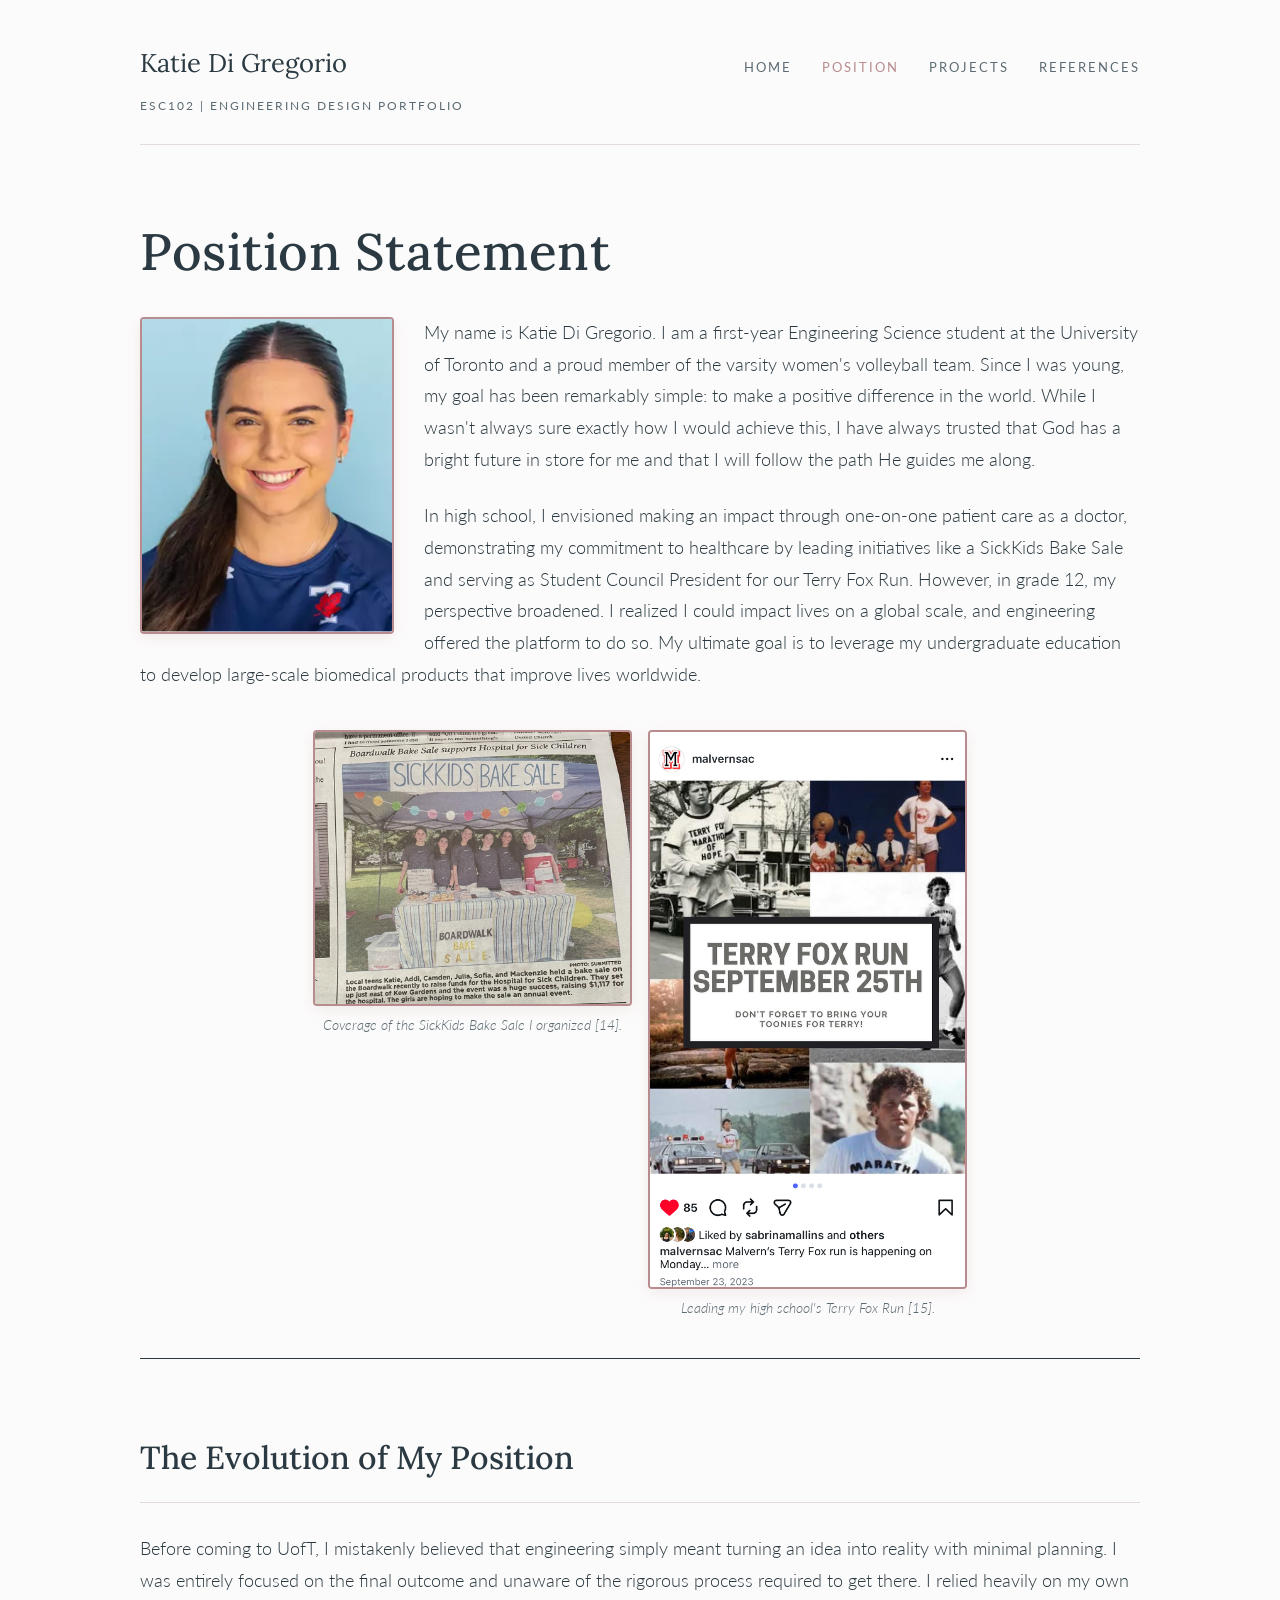
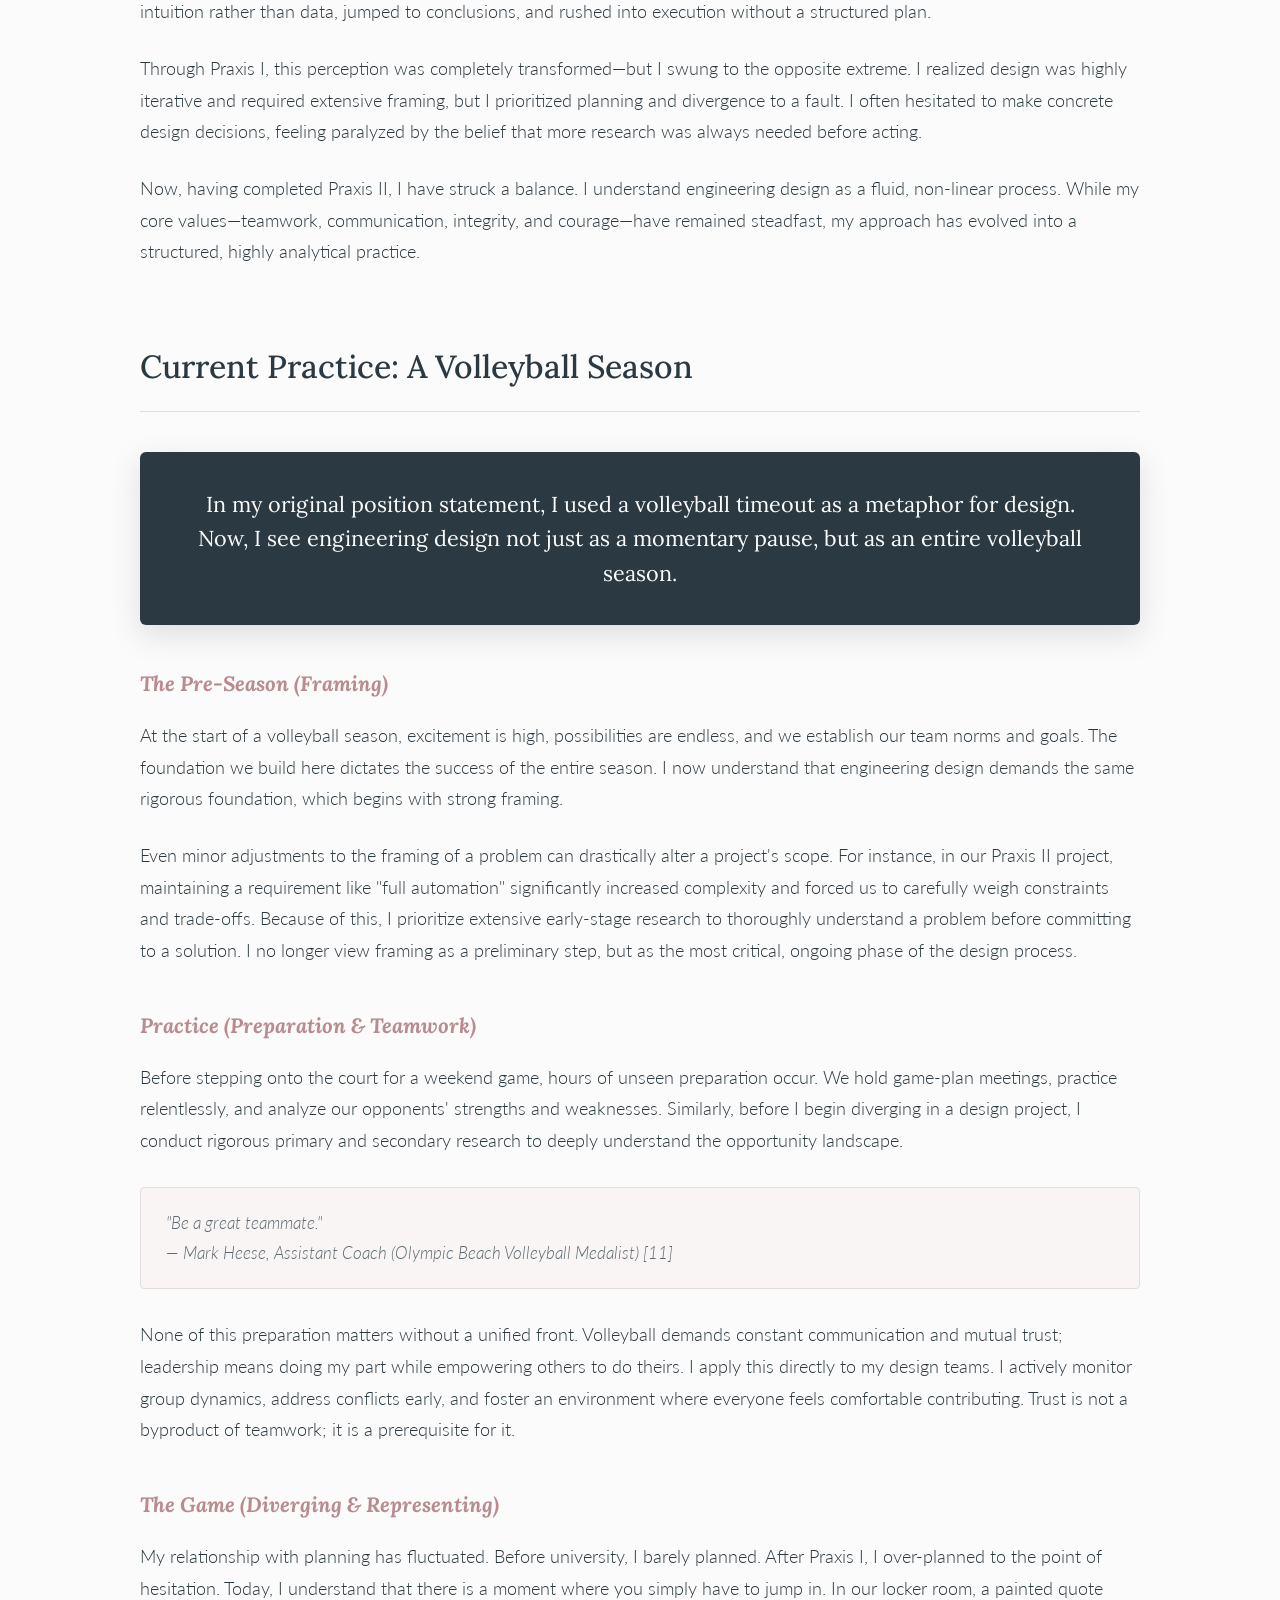
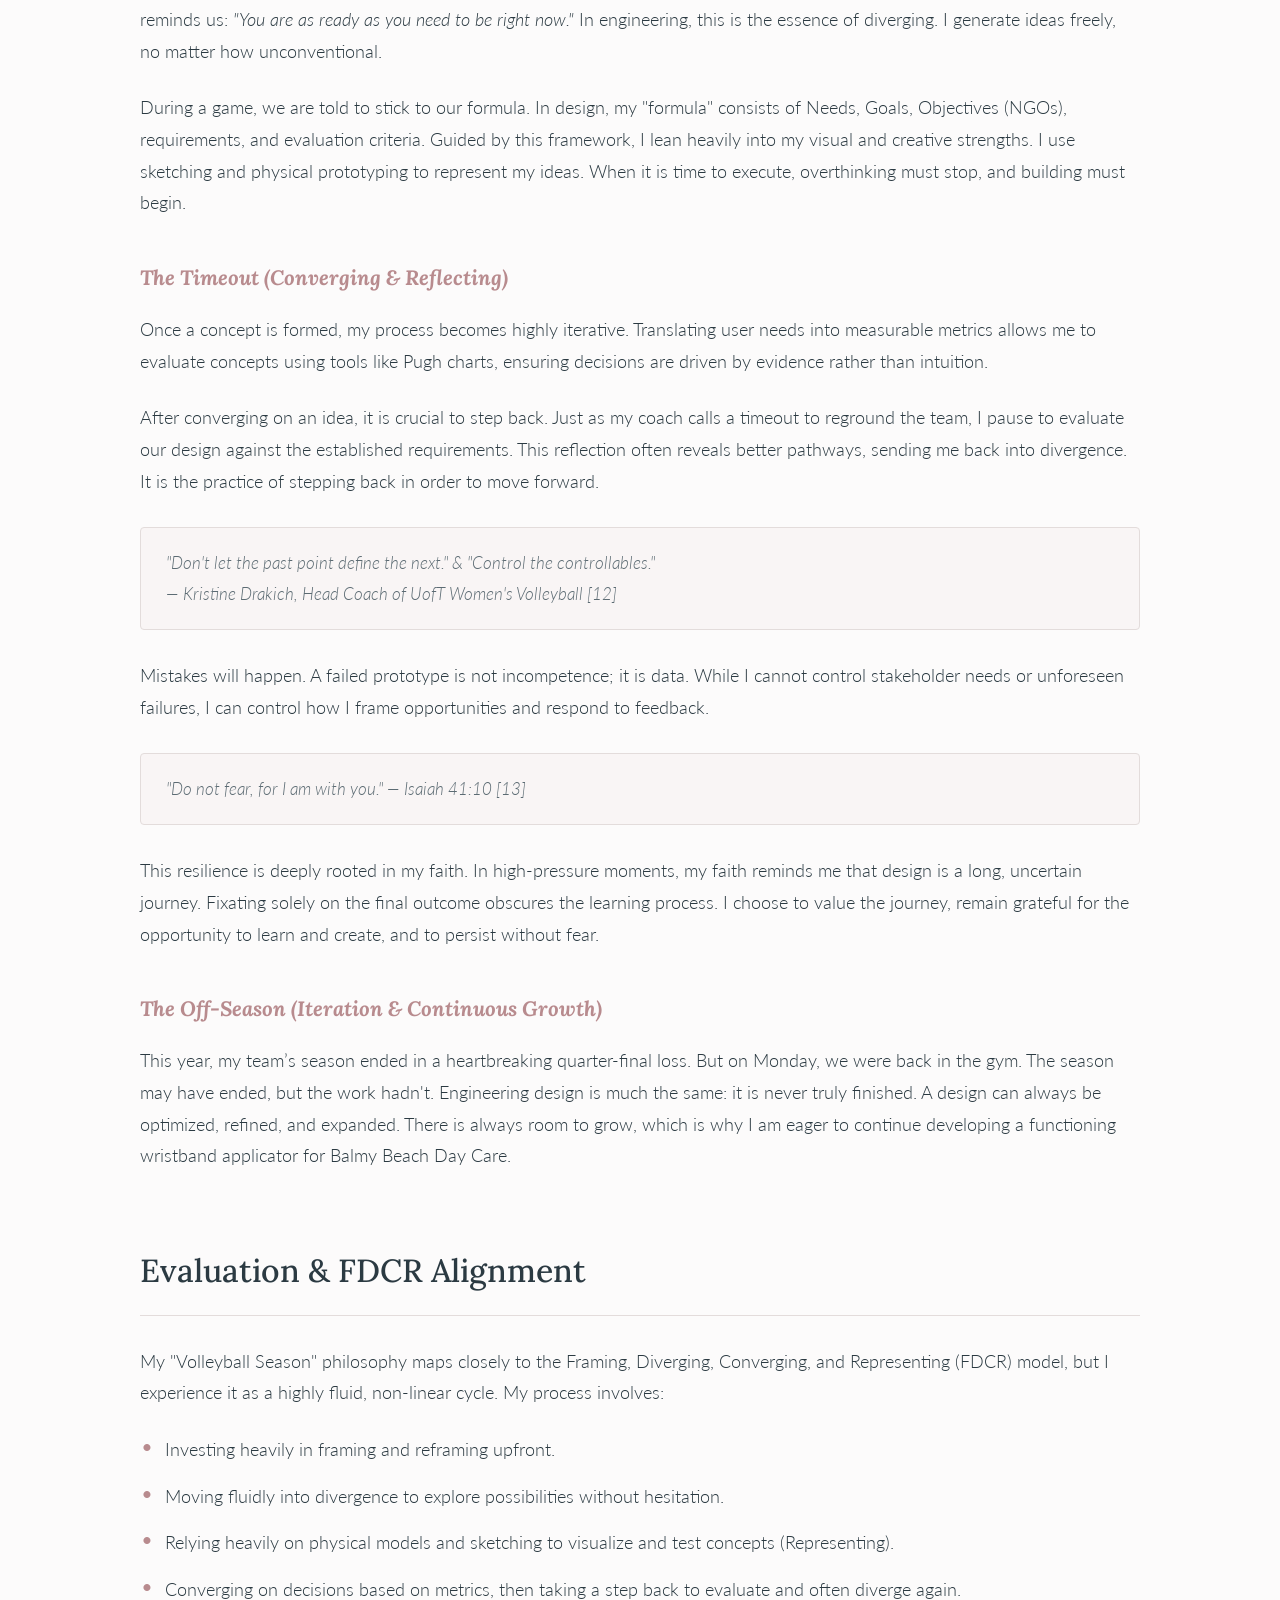
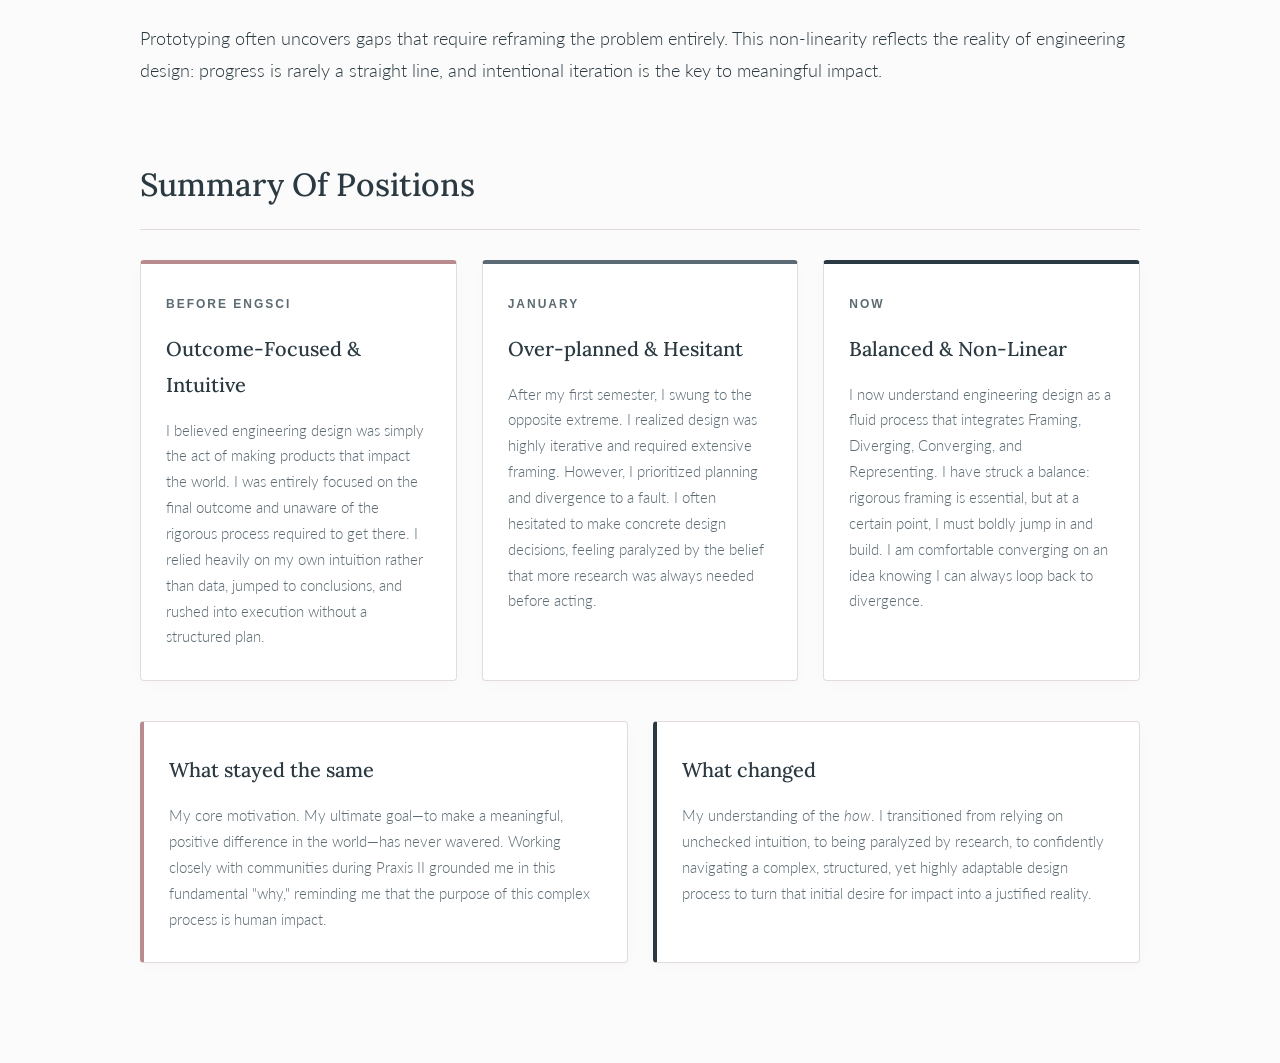
==== commit 2c884c18: "14" ====
--- a/position.html
+++ b/position.html
@@ -104,11 +104,11 @@
             letter-spacing: 0.5px;
         }
         h2 {
-            font-size: 1.8rem;
+            font-size: 2rem;
             border-bottom: 1px solid var(--accent-line);
             padding-bottom: 15px;
             margin-bottom: 30px;
-            margin-top: 60px;
+            margin-top: 70px;
         }
         h3 {
             font-family: 'Lora', serif;
@@ -125,21 +125,23 @@
         }
 
         /* Shared Styles for Content */
-        .quote-block {
-            background-color: var(--card-bg);
-            border-left: 3px solid var(--accent-rose);
-            padding: 25px 30px;
-            margin: 50px 0;
-            box-shadow: 0 2px 10px rgba(0,0,0,0.02);
-        }
-        .quote-block p {
-            font-family: 'Lora', serif;
-            font-style: italic;
-            font-size: 1.25rem;
-            color: var(--text-main);
+        .thesis-statement {
+            background-color: var(--text-main);
+            color: var(--bg-color);
+            padding: 35px 40px;
+            border-radius: 6px;
+            margin: 40px 0;
+            text-align: center;
+            box-shadow: 0 10px 30px rgba(43, 58, 66, 0.15);
+        }
+        .thesis-statement p {
+            font-family: 'Lora', serif;
+            font-size: 1.35rem;
+            color: var(--bg-color);
             margin: 0;
             line-height: 1.6;
         }
+
         .annotation-box {
             background-color: rgba(184, 139, 142, 0.05);
             border: 1px solid var(--accent-line);
@@ -183,16 +185,14 @@
 
         #experience-photos-container {
             display: flex;
-            gap: 25px;
+            gap: 20px;
             justify-content: center;
-            margin: 40px 0 10px 0;
+            margin: 40px auto;
+            max-width: 650px;
             clear: both;
-            border-top: 1px solid var(--charcoal-gap);
-            padding-top: 20px;
         }
         .experience-image-wrapper {
             flex: 1;
-            max-width: calc(50% - 13px);
             display: flex;
             flex-direction: column;
             align-items: center;
@@ -216,7 +216,7 @@
         
         .experience-container-bottom-border {
             border-bottom: 1px solid var(--charcoal-gap);
-            margin-bottom: 40px;
+            margin-bottom: 50px;
             width: 100%;
         }
 
@@ -229,29 +229,10 @@
             #experience-photos-container {
                 flex-direction: column;
                 align-items: center;
-                gap: 25px;
-            }
-            .experience-image-wrapper {
-                max-width: 100%;
-                width: 100%;
             }
         }
 
         /* Summary of Positions Layout */
-        .summary-intro {
-            background-color: rgba(184, 139, 142, 0.05);
-            border: 1px solid var(--accent-line);
-            padding: 30px;
-            margin: 60px 0 40px 0;
-            border-radius: 4px;
-            text-align: center;
-        }
-        .summary-intro p {
-            margin: 0;
-            font-size: 1.1rem;
-            color: var(--text-main);
-        }
-        
         .timeline-grid {
             display: grid;
             grid-template-columns: 1fr;
@@ -363,23 +344,6 @@
             
             <p>In high school, I envisioned making an impact through one-on-one patient care as a doctor, demonstrating my commitment to healthcare by leading initiatives like a SickKids Bake Sale and serving as Student Council President for our Terry Fox Run. However, in grade 12, my perspective broadened. I realized I could impact lives on a global scale, and engineering offered the platform to do so. My ultimate goal is to leverage my undergraduate education to develop large-scale biomedical products that improve lives worldwide.</p>
 
-            <p>Before coming to UofT, I mistakenly believed that engineering simply meant turning an idea into reality with minimal planning. Through Praxis I and II, this perception has been completely transformed. While my core values—teamwork, communication, integrity, and courage—remain steadfast, my approach to engineering design has evolved into a comprehensive, non-linear process.</p>
-
-            <div class="quote-block">
-                <p>"In my original position statement, I used a volleyball timeout as a metaphor for design. Now, having completed Praxis II, I see engineering design not just as a momentary pause, but as an entire volleyball season."</p>
-            </div>
-        </section>
-
-        <section>
-            <h2>A Volleyball Season</h2>
-
-            <h3>The Pre-Season (Framing)</h3>
-            <p>At the start of a volleyball season, excitement is high, possibilities are endless, and we establish our team norms and goals. The foundation we build here dictates the success of the entire season. I now understand that engineering design demands the same rigorous foundation, which begins with strong framing.</p>
-            <p>Even minor adjustments to the framing of a problem can drastically alter a project's scope. For instance, in our Praxis II project, maintaining a requirement like "full automation" significantly increased complexity and forced us to carefully weigh constraints and trade-offs. Because of this, I prioritize extensive early-stage research to thoroughly understand a problem before committing to a solution. I no longer view framing as a preliminary step, but as the most critical, ongoing phase of the design process.</p>
-
-            <h3>Practice (Preparation & Teamwork)</h3>
-            <p>Before stepping onto the court for a weekend game, hours of unseen preparation occur. We hold game-plan meetings, practice relentlessly, and analyze our opponents' strengths and weaknesses. Similarly, before I begin diverging in a design project, I conduct rigorous primary and secondary research to deeply understand the opportunity landscape.</p>
-            
             <div id="experience-photos-container">
                 <div class="experience-image-wrapper">
                     <img src="bakesale.jpg" alt="Beaches Metro news article about SickKids BakeSale">
@@ -391,6 +355,30 @@
                 </div>
             </div>
             <div class="experience-container-bottom-border"></div>
+        </section>
+
+        <section>
+            <h2>The Evolution of My Position</h2>
+            <p>Before coming to UofT, I mistakenly believed that engineering simply meant turning an idea into reality with minimal planning. I was entirely focused on the final outcome and unaware of the rigorous process required to get there. I relied heavily on my own intuition rather than data, jumped to conclusions, and rushed into execution without a structured plan.</p>
+            
+            <p>Through Praxis I, this perception was completely transformed—but I swung to the opposite extreme. I realized design was highly iterative and required extensive framing, but I prioritized planning and divergence to a fault. I often hesitated to make concrete design decisions, feeling paralyzed by the belief that more research was always needed before acting.</p>
+            
+            <p>Now, having completed Praxis II, I have struck a balance. I understand engineering design as a fluid, non-linear process. While my core values—teamwork, communication, integrity, and courage—have remained steadfast, my approach has evolved into a structured, highly analytical practice.</p>
+        </section>
+
+        <section>
+            <h2>Current Practice: A Volleyball Season</h2>
+            
+            <div class="thesis-statement">
+                <p>In my original position statement, I used a volleyball timeout as a metaphor for design. Now, I see engineering design not just as a momentary pause, but as an entire volleyball season.</p>
+            </div>
+
+            <h3>The Pre-Season (Framing)</h3>
+            <p>At the start of a volleyball season, excitement is high, possibilities are endless, and we establish our team norms and goals. The foundation we build here dictates the success of the entire season. I now understand that engineering design demands the same rigorous foundation, which begins with strong framing.</p>
+            <p>Even minor adjustments to the framing of a problem can drastically alter a project's scope. For instance, in our Praxis II project, maintaining a requirement like "full automation" significantly increased complexity and forced us to carefully weigh constraints and trade-offs. Because of this, I prioritize extensive early-stage research to thoroughly understand a problem before committing to a solution. I no longer view framing as a preliminary step, but as the most critical, ongoing phase of the design process.</p>
+
+            <h3>Practice (Preparation & Teamwork)</h3>
+            <p>Before stepping onto the court for a weekend game, hours of unseen preparation occur. We hold game-plan meetings, practice relentlessly, and analyze our opponents' strengths and weaknesses. Similarly, before I begin diverging in a design project, I conduct rigorous primary and secondary research to deeply understand the opportunity landscape.</p>
             
             <div class="annotation-box">
                 "Be a great teammate." <br>— Mark Heese, Assistant Coach (Olympic Beach Volleyball Medalist) [11]
@@ -422,7 +410,7 @@
         </section>
 
         <section>
-            <h2>My Philosophy & FDCR</h2>
+            <h2>Evaluation & FDCR Alignment</h2>
             <p>My "Volleyball Season" philosophy maps closely to the Framing, Diverging, Converging, and Representing (FDCR) model, but I experience it as a highly fluid, non-linear cycle. My process involves:</p>
             <ul class="highlight-list">
                 <li>Investing heavily in framing and reframing upfront.</li>
@@ -436,10 +424,6 @@
         <section id="summary-of-positions">
             <h2>Summary Of Positions</h2>
             
-            <div class="summary-intro">
-                <p>My perspective on engineering design has evolved significantly over this past year. I moved from an outcome-fixated approach, to an over-planned approach, and finally to a balanced, non-linear practice. The timeline below tracks this progression.</p>
-            </div>
-
             <div class="timeline-grid">
                 <div class="timeline-card">
                     <span class="timeline-date">Before EngSci</span>
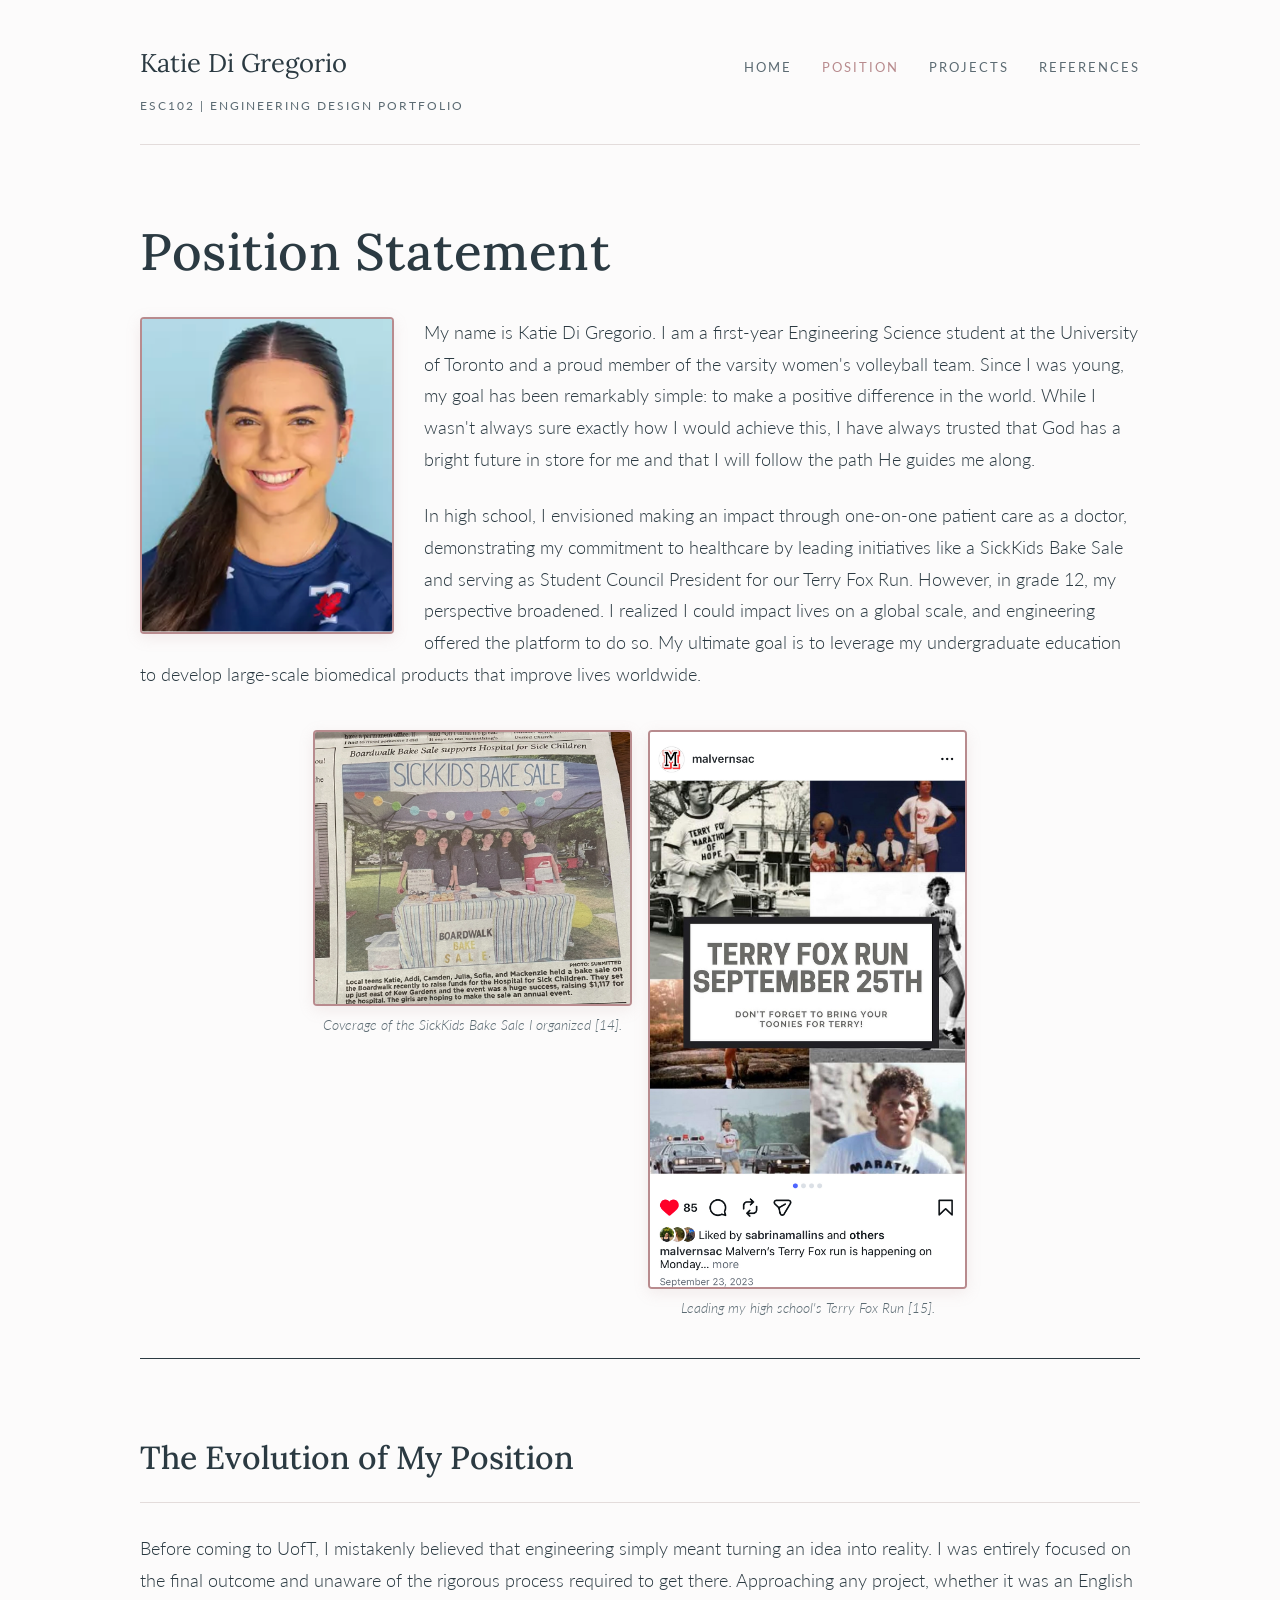
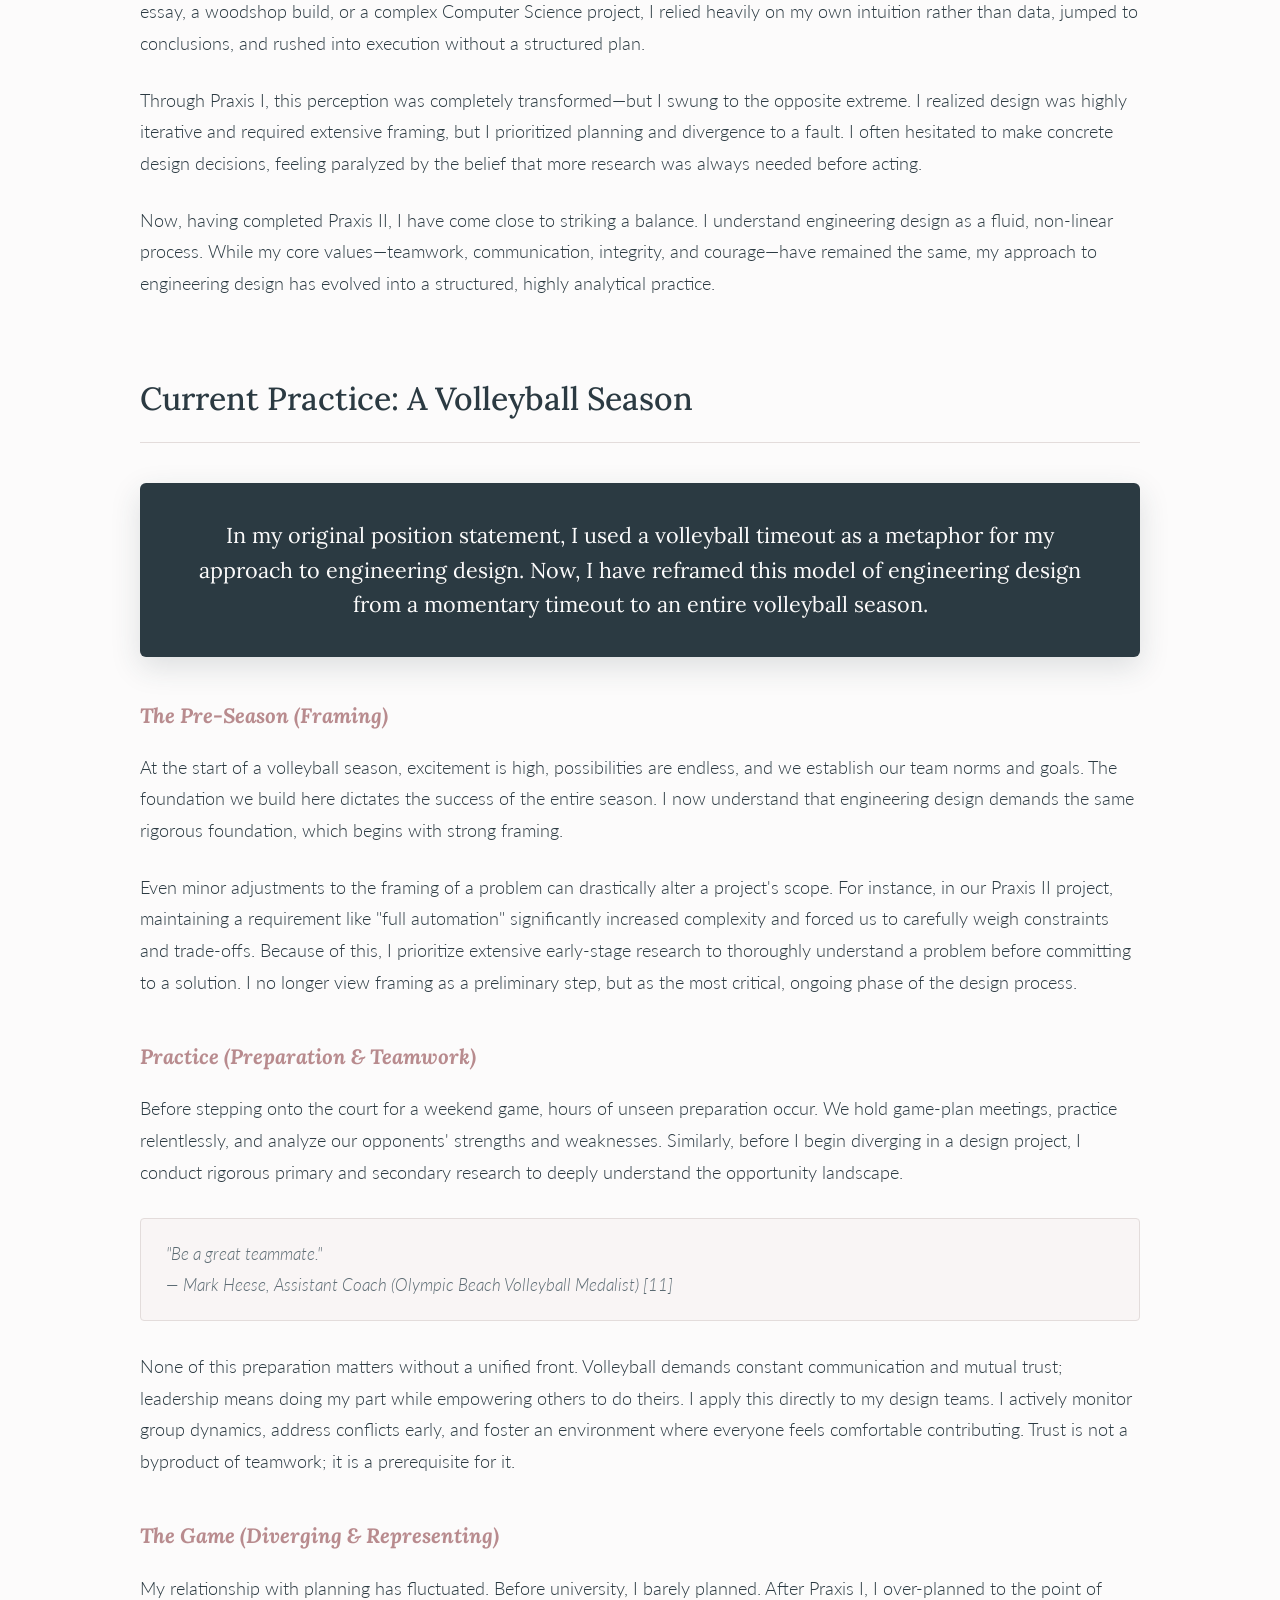
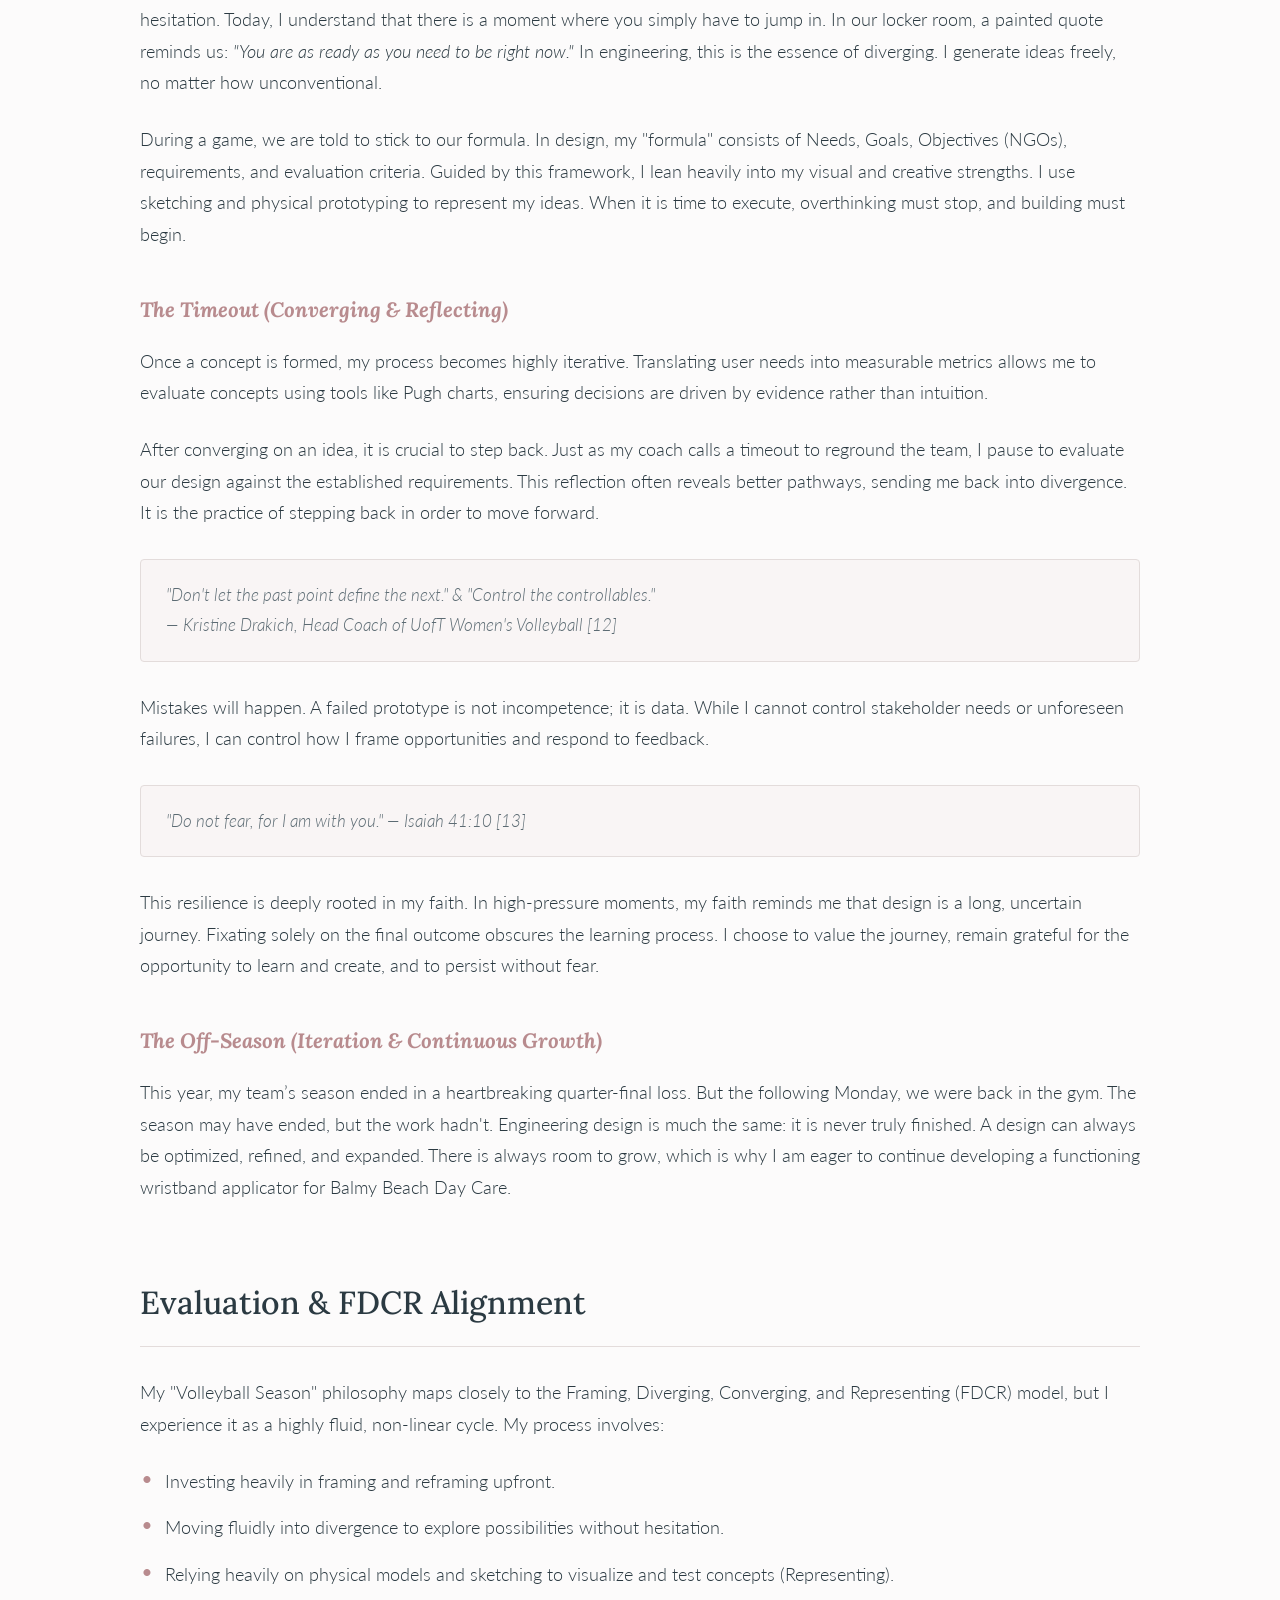
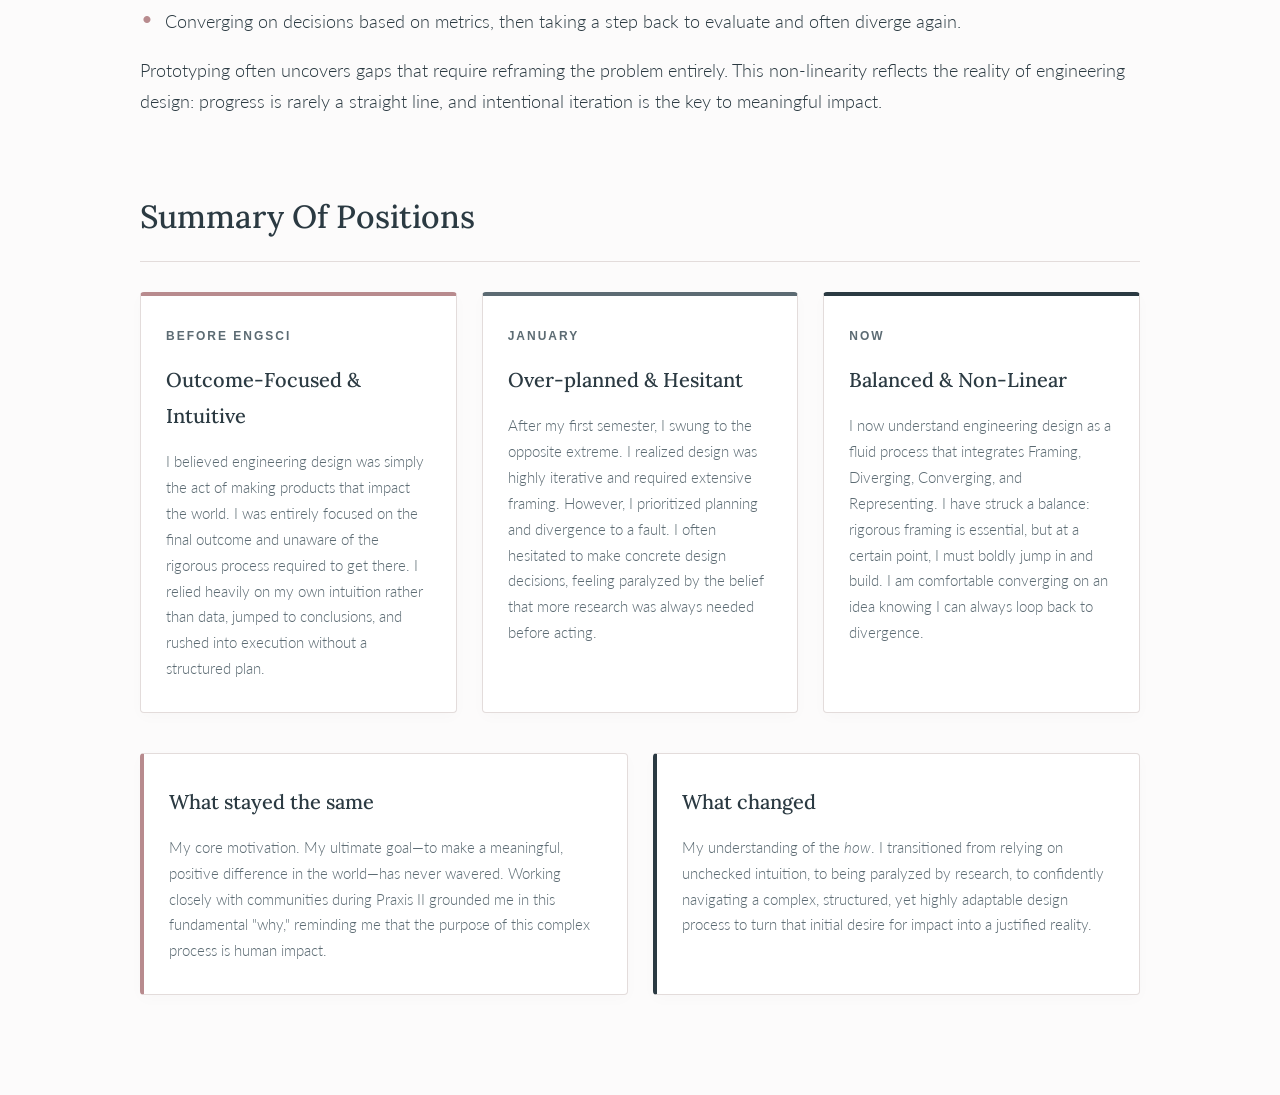
==== commit 9fe550b1: "15" ====
--- a/position.html
+++ b/position.html
@@ -359,18 +359,18 @@
 
         <section>
             <h2>The Evolution of My Position</h2>
-            <p>Before coming to UofT, I mistakenly believed that engineering simply meant turning an idea into reality with minimal planning. I was entirely focused on the final outcome and unaware of the rigorous process required to get there. I relied heavily on my own intuition rather than data, jumped to conclusions, and rushed into execution without a structured plan.</p>
+            <p>Before coming to UofT, I mistakenly believed that engineering simply meant turning an idea into reality. I was entirely focused on the final outcome and unaware of the rigorous process required to get there. Approaching any project, whether it was an English essay, a woodshop build, or a complex Computer Science project, I relied heavily on my own intuition rather than data, jumped to conclusions, and rushed into execution without a structured plan.</p>
             
             <p>Through Praxis I, this perception was completely transformed—but I swung to the opposite extreme. I realized design was highly iterative and required extensive framing, but I prioritized planning and divergence to a fault. I often hesitated to make concrete design decisions, feeling paralyzed by the belief that more research was always needed before acting.</p>
             
-            <p>Now, having completed Praxis II, I have struck a balance. I understand engineering design as a fluid, non-linear process. While my core values—teamwork, communication, integrity, and courage—have remained steadfast, my approach has evolved into a structured, highly analytical practice.</p>
+            <p>Now, having completed Praxis II, I have come close to striking a balance. I understand engineering design as a fluid, non-linear process. While my core values—teamwork, communication, integrity, and courage—have remained the same, my approach to engineering design has evolved into a structured, highly analytical practice.</p>
         </section>
 
         <section>
             <h2>Current Practice: A Volleyball Season</h2>
             
             <div class="thesis-statement">
-                <p>In my original position statement, I used a volleyball timeout as a metaphor for design. Now, I see engineering design not just as a momentary pause, but as an entire volleyball season.</p>
+                <p>In my original position statement, I used a volleyball timeout as a metaphor for my approach to engineering design. Now, I have reframed this model of engineering design from a momentary timeout to an entire volleyball season.</p>
             </div>
 
             <h3>The Pre-Season (Framing)</h3>
@@ -406,7 +406,7 @@
             <p>This resilience is deeply rooted in my faith. In high-pressure moments, my faith reminds me that design is a long, uncertain journey. Fixating solely on the final outcome obscures the learning process. I choose to value the journey, remain grateful for the opportunity to learn and create, and to persist without fear.</p>
 
             <h3>The Off-Season (Iteration & Continuous Growth)</h3>
-            <p>This year, my team’s season ended in a heartbreaking quarter-final loss. But on Monday, we were back in the gym. The season may have ended, but the work hadn't. Engineering design is much the same: it is never truly finished. A design can always be optimized, refined, and expanded. There is always room to grow, which is why I am eager to continue developing a functioning wristband applicator for Balmy Beach Day Care.</p>
+            <p>This year, my team’s season ended in a heartbreaking quarter-final loss. But the following Monday, we were back in the gym. The season may have ended, but the work hadn't. Engineering design is much the same: it is never truly finished. A design can always be optimized, refined, and expanded. There is always room to grow, which is why I am eager to continue developing a functioning wristband applicator for Balmy Beach Day Care.</p>
         </section>
 
         <section>
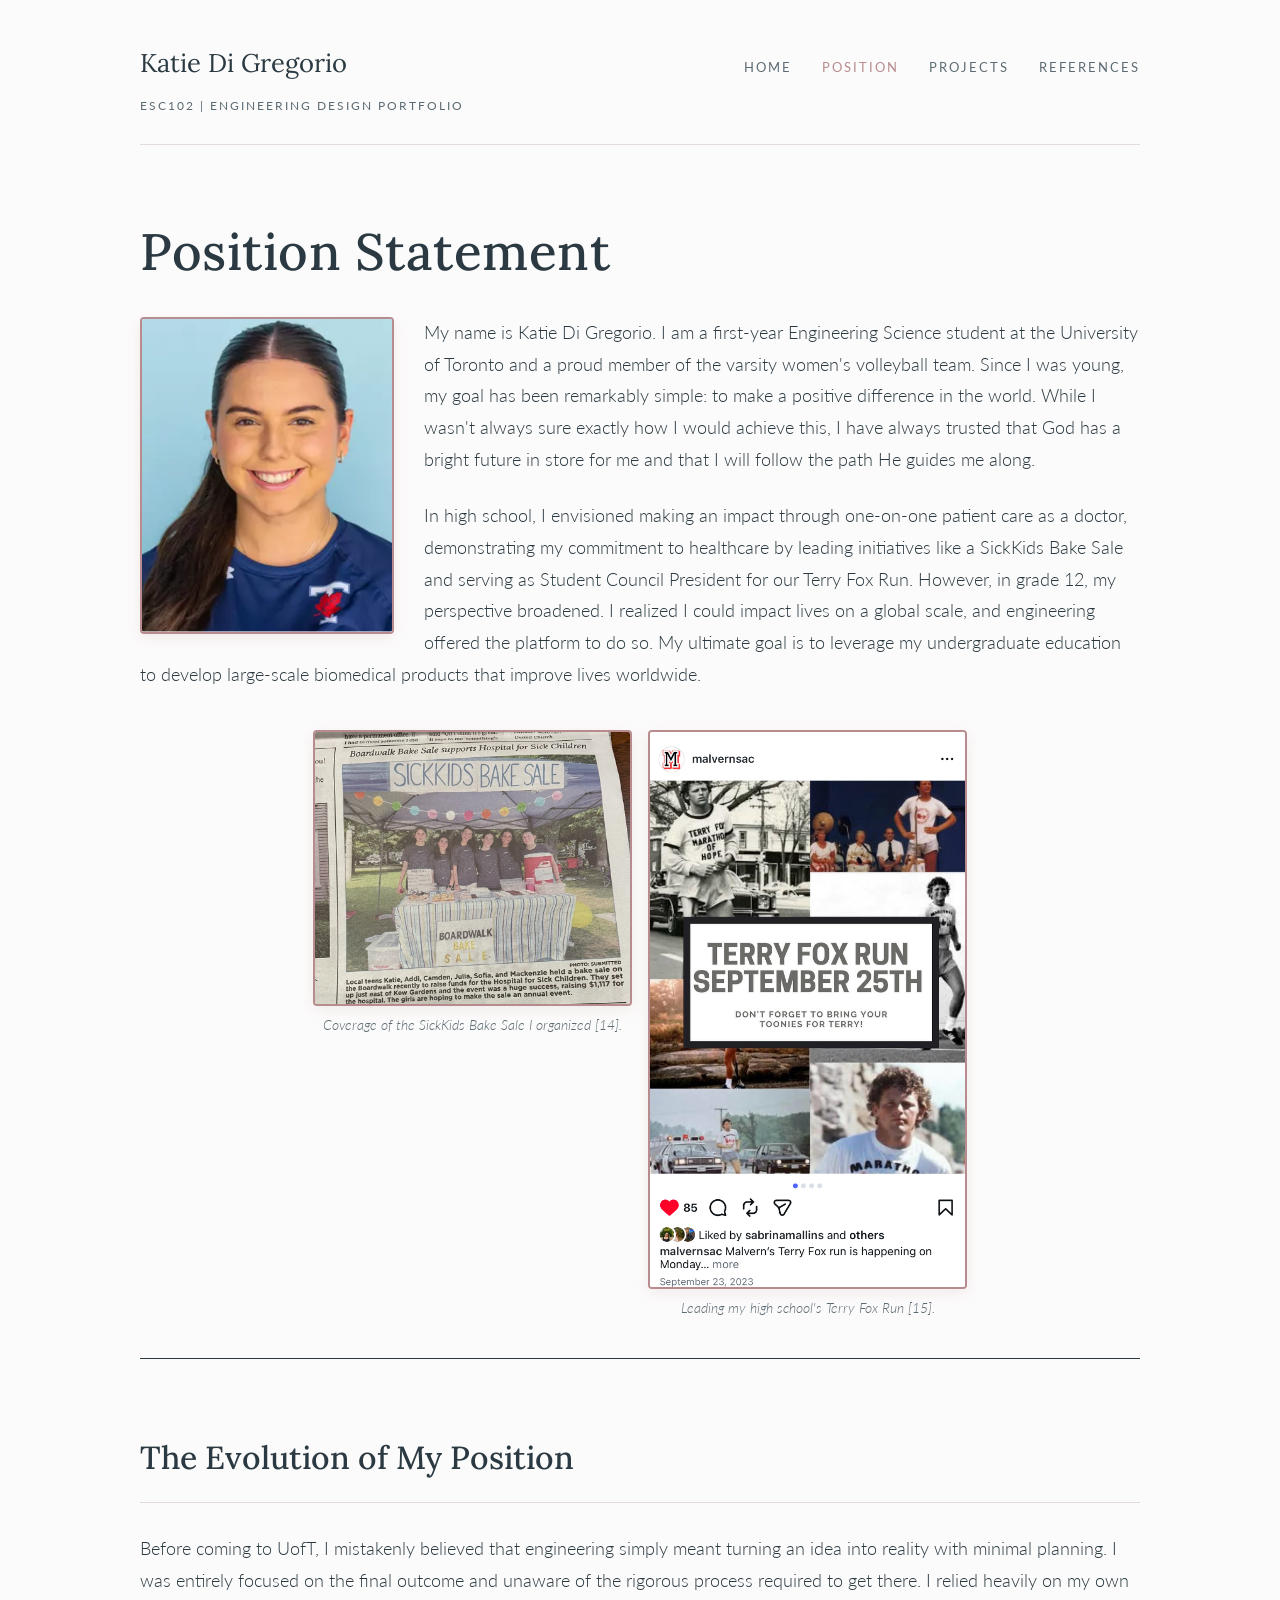
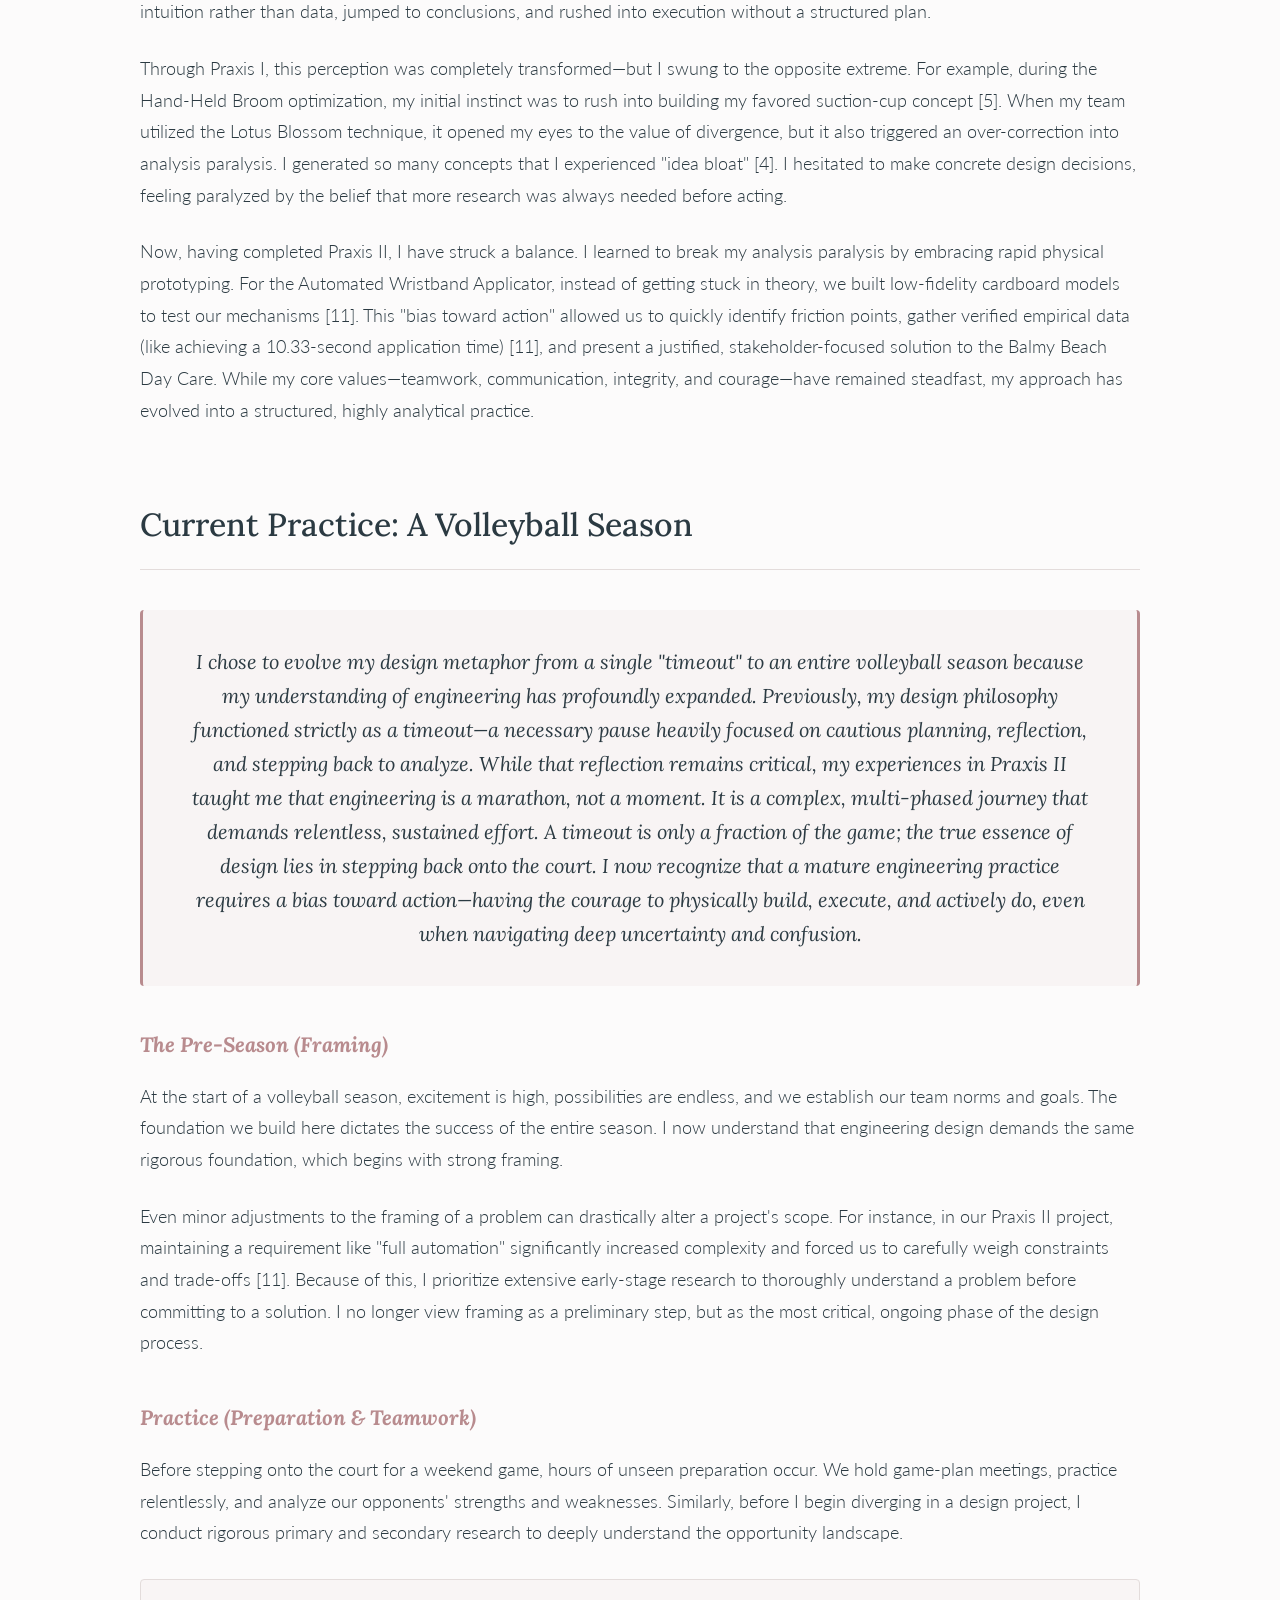
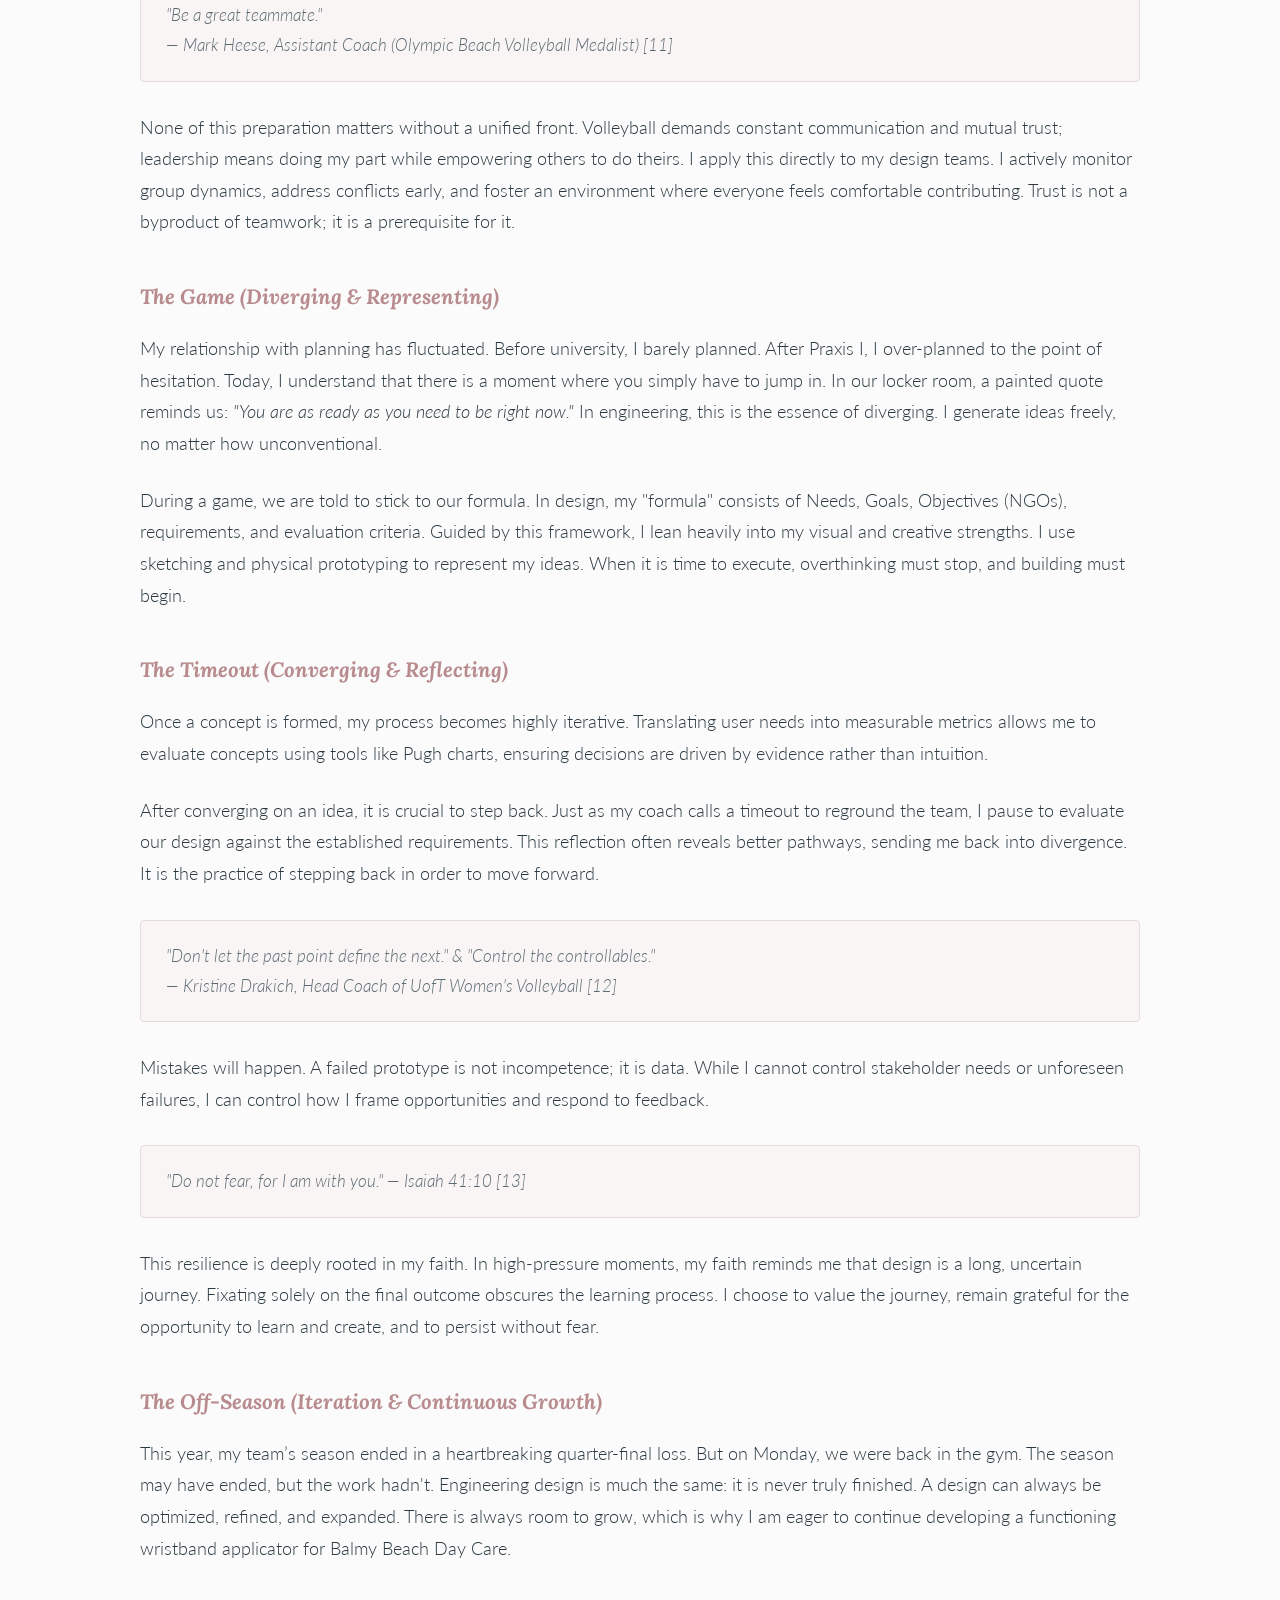
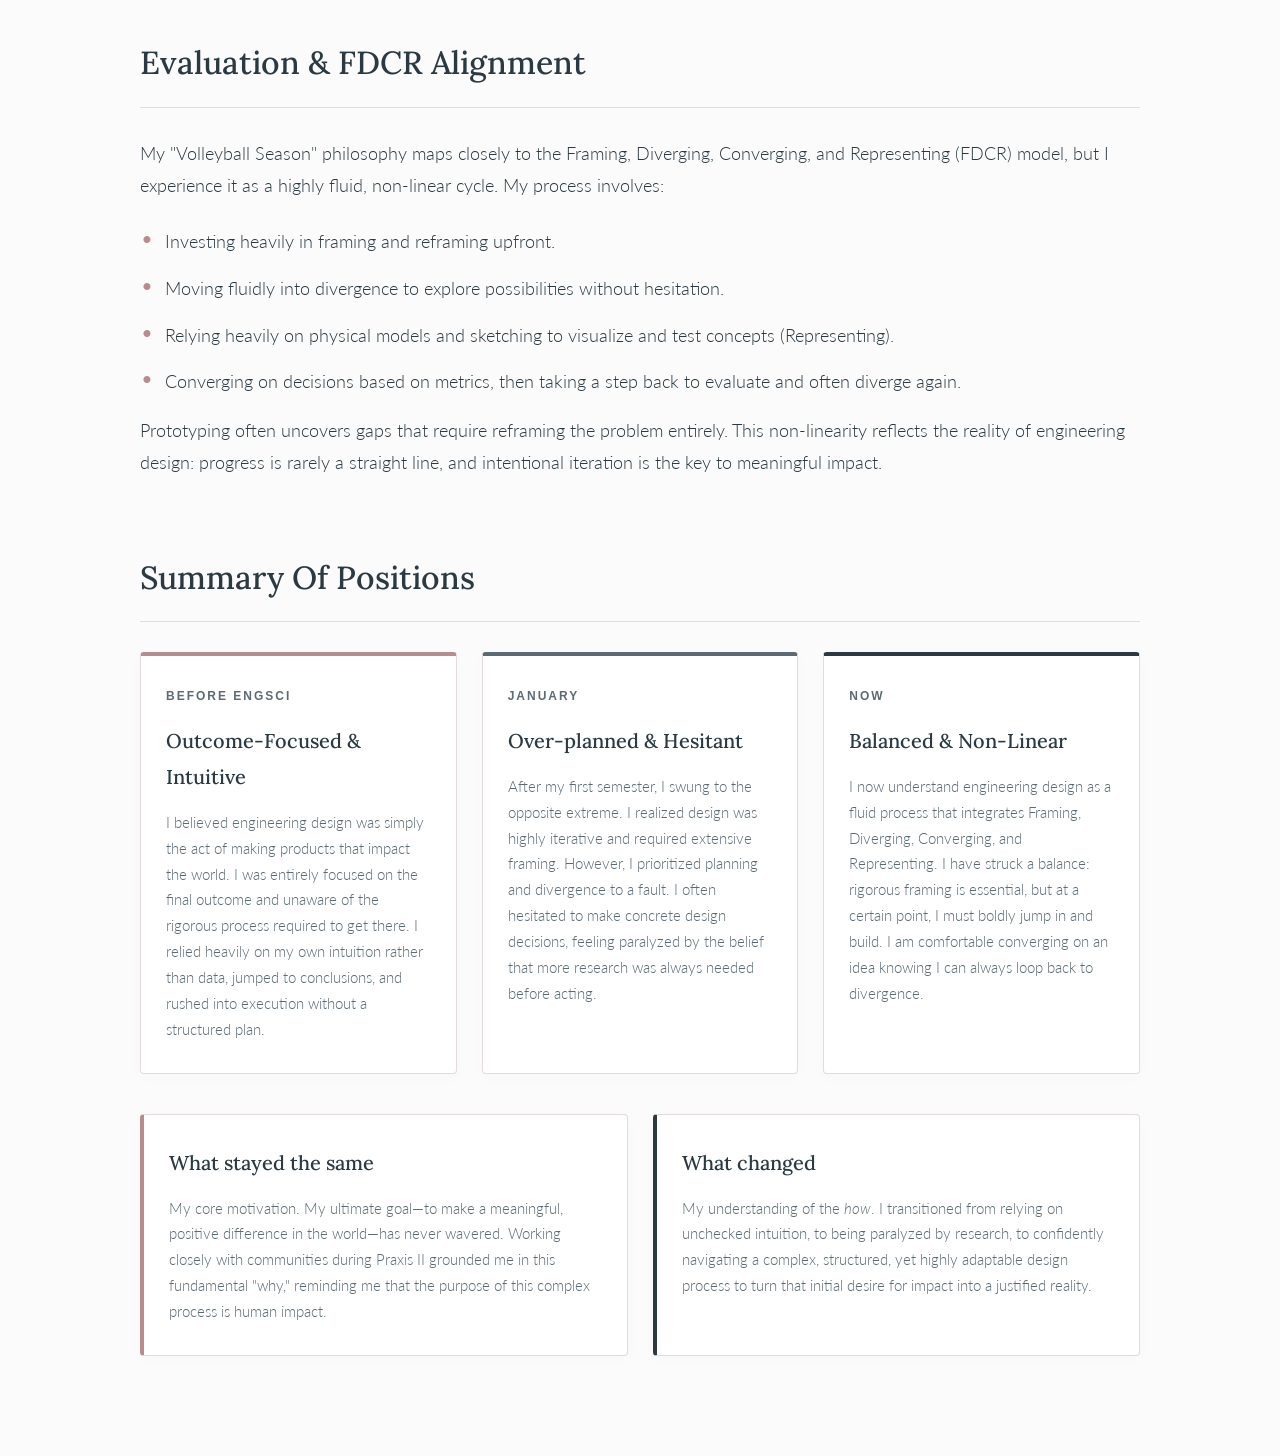
==== commit 0281bac6: "16" ====
--- a/position.html
+++ b/position.html
@@ -124,22 +124,23 @@
             color: var(--text-main);
         }
 
-        /* Shared Styles for Content */
+        /* Lighter, Elegant Thesis Statement Block */
         .thesis-statement {
-            background-color: var(--text-main);
-            color: var(--bg-color);
+            background-color: rgba(184, 139, 142, 0.06); /* Very soft rose tint */
+            border-left: 3px solid var(--accent-rose);
+            border-right: 3px solid var(--accent-rose);
             padding: 35px 40px;
-            border-radius: 6px;
+            border-radius: 4px;
             margin: 40px 0;
             text-align: center;
-            box-shadow: 0 10px 30px rgba(43, 58, 66, 0.15);
         }
         .thesis-statement p {
             font-family: 'Lora', serif;
-            font-size: 1.35rem;
-            color: var(--bg-color);
+            font-size: 1.25rem;
+            color: var(--text-main);
             margin: 0;
-            line-height: 1.6;
+            line-height: 1.7;
+            font-style: italic;
         }
 
         .annotation-box {
@@ -359,23 +360,23 @@
 
         <section>
             <h2>The Evolution of My Position</h2>
-            <p>Before coming to UofT, I mistakenly believed that engineering simply meant turning an idea into reality. I was entirely focused on the final outcome and unaware of the rigorous process required to get there. Approaching any project, whether it was an English essay, a woodshop build, or a complex Computer Science project, I relied heavily on my own intuition rather than data, jumped to conclusions, and rushed into execution without a structured plan.</p>
-            
-            <p>Through Praxis I, this perception was completely transformed—but I swung to the opposite extreme. I realized design was highly iterative and required extensive framing, but I prioritized planning and divergence to a fault. I often hesitated to make concrete design decisions, feeling paralyzed by the belief that more research was always needed before acting.</p>
-            
-            <p>Now, having completed Praxis II, I have come close to striking a balance. I understand engineering design as a fluid, non-linear process. While my core values—teamwork, communication, integrity, and courage—have remained the same, my approach to engineering design has evolved into a structured, highly analytical practice.</p>
+            <p>Before coming to UofT, I mistakenly believed that engineering simply meant turning an idea into reality with minimal planning. I was entirely focused on the final outcome and unaware of the rigorous process required to get there. I relied heavily on my own intuition rather than data, jumped to conclusions, and rushed into execution without a structured plan.</p>
+            
+            <p>Through Praxis I, this perception was completely transformed—but I swung to the opposite extreme. For example, during the Hand-Held Broom optimization, my initial instinct was to rush into building my favored suction-cup concept [5]. When my team utilized the Lotus Blossom technique, it opened my eyes to the value of divergence, but it also triggered an over-correction into analysis paralysis. I generated so many concepts that I experienced "idea bloat" [4]. I hesitated to make concrete design decisions, feeling paralyzed by the belief that more research was always needed before acting.</p>
+            
+            <p>Now, having completed Praxis II, I have struck a balance. I learned to break my analysis paralysis by embracing rapid physical prototyping. For the Automated Wristband Applicator, instead of getting stuck in theory, we built low-fidelity cardboard models to test our mechanisms [11]. This "bias toward action" allowed us to quickly identify friction points, gather verified empirical data (like achieving a 10.33-second application time) [11], and present a justified, stakeholder-focused solution to the Balmy Beach Day Care. While my core values—teamwork, communication, integrity, and courage—have remained steadfast, my approach has evolved into a structured, highly analytical practice.</p>
         </section>
 
         <section>
             <h2>Current Practice: A Volleyball Season</h2>
             
             <div class="thesis-statement">
-                <p>In my original position statement, I used a volleyball timeout as a metaphor for my approach to engineering design. Now, I have reframed this model of engineering design from a momentary timeout to an entire volleyball season.</p>
+                <p>I chose to evolve my design metaphor from a single "timeout" to an entire volleyball season because my understanding of engineering has profoundly expanded. Previously, my design philosophy functioned strictly as a timeout—a necessary pause heavily focused on cautious planning, reflection, and stepping back to analyze. While that reflection remains critical, my experiences in Praxis II taught me that engineering is a marathon, not a moment. It is a complex, multi-phased journey that demands relentless, sustained effort. A timeout is only a fraction of the game; the true essence of design lies in stepping back onto the court. I now recognize that a mature engineering practice requires a bias toward action—having the courage to physically build, execute, and actively do, even when navigating deep uncertainty and confusion.</p>
             </div>
 
             <h3>The Pre-Season (Framing)</h3>
             <p>At the start of a volleyball season, excitement is high, possibilities are endless, and we establish our team norms and goals. The foundation we build here dictates the success of the entire season. I now understand that engineering design demands the same rigorous foundation, which begins with strong framing.</p>
-            <p>Even minor adjustments to the framing of a problem can drastically alter a project's scope. For instance, in our Praxis II project, maintaining a requirement like "full automation" significantly increased complexity and forced us to carefully weigh constraints and trade-offs. Because of this, I prioritize extensive early-stage research to thoroughly understand a problem before committing to a solution. I no longer view framing as a preliminary step, but as the most critical, ongoing phase of the design process.</p>
+            <p>Even minor adjustments to the framing of a problem can drastically alter a project's scope. For instance, in our Praxis II project, maintaining a requirement like "full automation" significantly increased complexity and forced us to carefully weigh constraints and trade-offs [11]. Because of this, I prioritize extensive early-stage research to thoroughly understand a problem before committing to a solution. I no longer view framing as a preliminary step, but as the most critical, ongoing phase of the design process.</p>
 
             <h3>Practice (Preparation & Teamwork)</h3>
             <p>Before stepping onto the court for a weekend game, hours of unseen preparation occur. We hold game-plan meetings, practice relentlessly, and analyze our opponents' strengths and weaknesses. Similarly, before I begin diverging in a design project, I conduct rigorous primary and secondary research to deeply understand the opportunity landscape.</p>
@@ -406,7 +407,7 @@
             <p>This resilience is deeply rooted in my faith. In high-pressure moments, my faith reminds me that design is a long, uncertain journey. Fixating solely on the final outcome obscures the learning process. I choose to value the journey, remain grateful for the opportunity to learn and create, and to persist without fear.</p>
 
             <h3>The Off-Season (Iteration & Continuous Growth)</h3>
-            <p>This year, my team’s season ended in a heartbreaking quarter-final loss. But the following Monday, we were back in the gym. The season may have ended, but the work hadn't. Engineering design is much the same: it is never truly finished. A design can always be optimized, refined, and expanded. There is always room to grow, which is why I am eager to continue developing a functioning wristband applicator for Balmy Beach Day Care.</p>
+            <p>This year, my team’s season ended in a heartbreaking quarter-final loss. But on Monday, we were back in the gym. The season may have ended, but the work hadn't. Engineering design is much the same: it is never truly finished. A design can always be optimized, refined, and expanded. There is always room to grow, which is why I am eager to continue developing a functioning wristband applicator for Balmy Beach Day Care.</p>
         </section>
 
         <section>
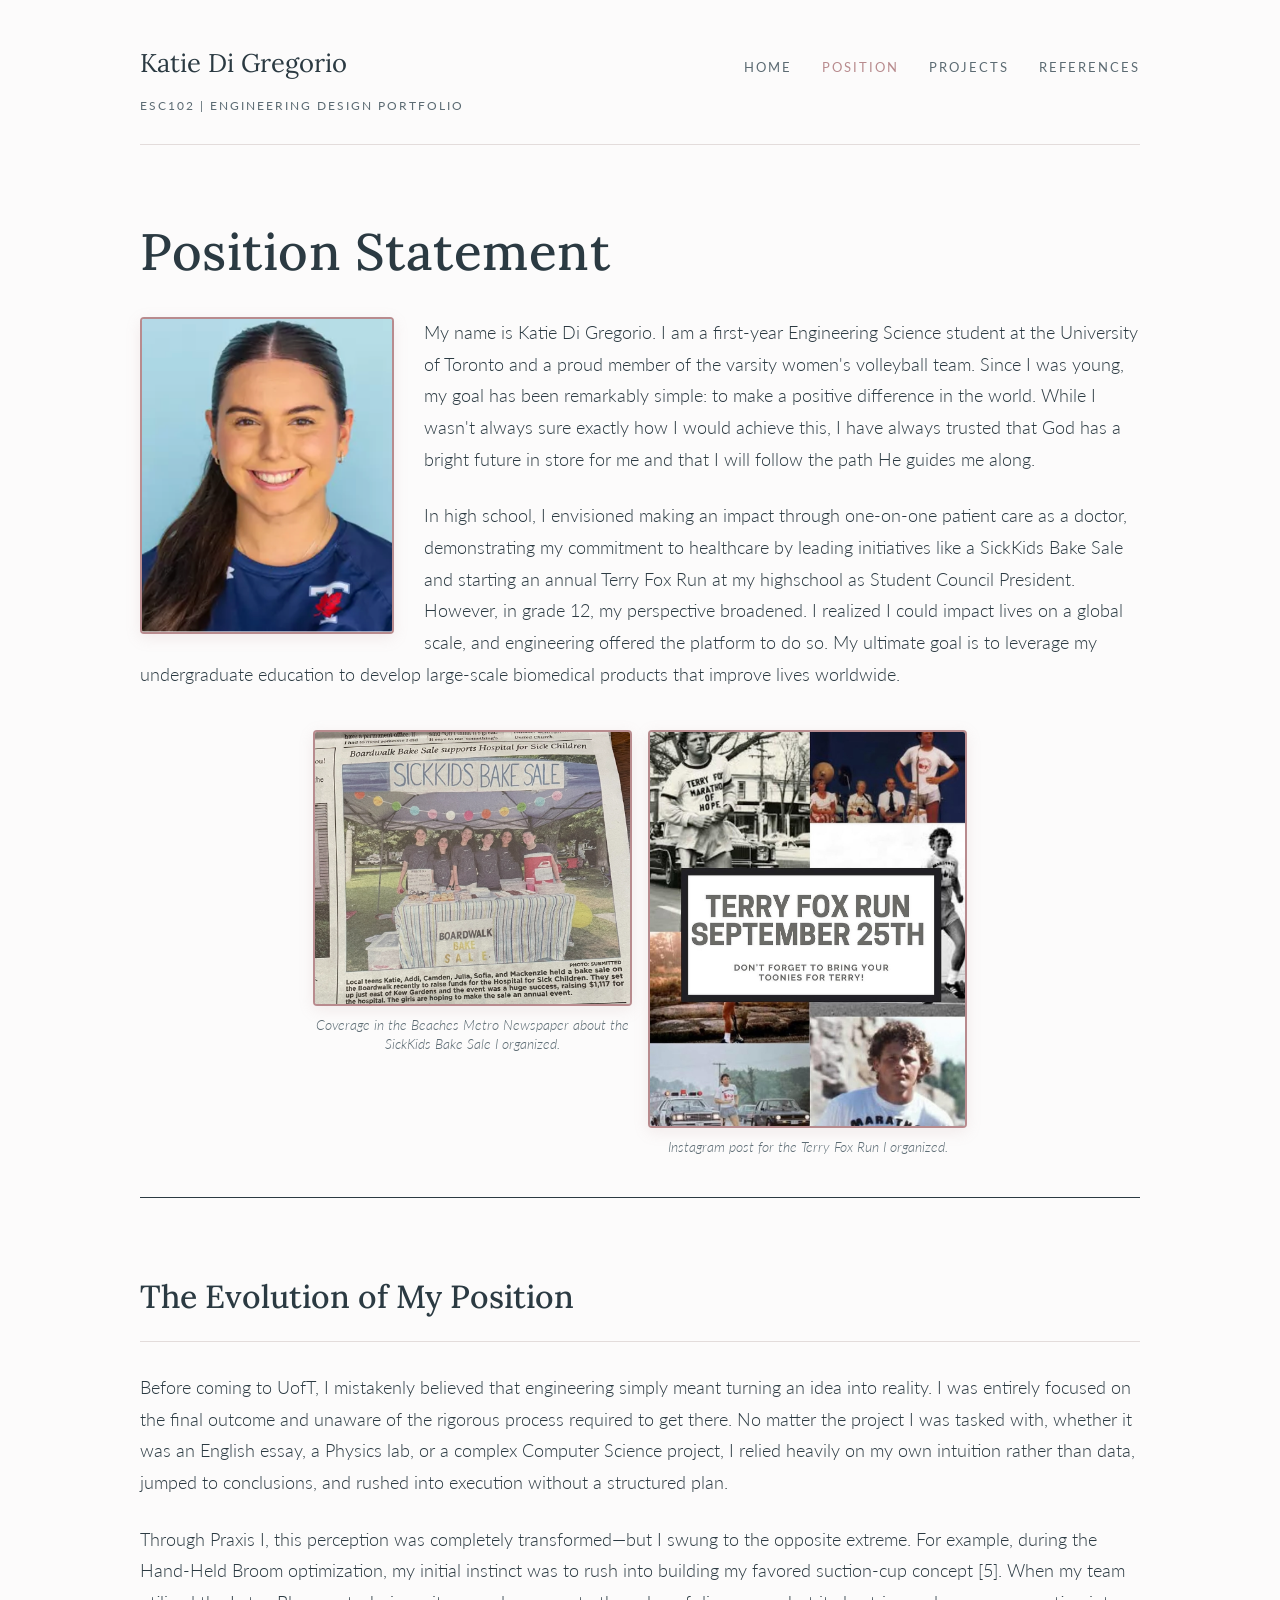
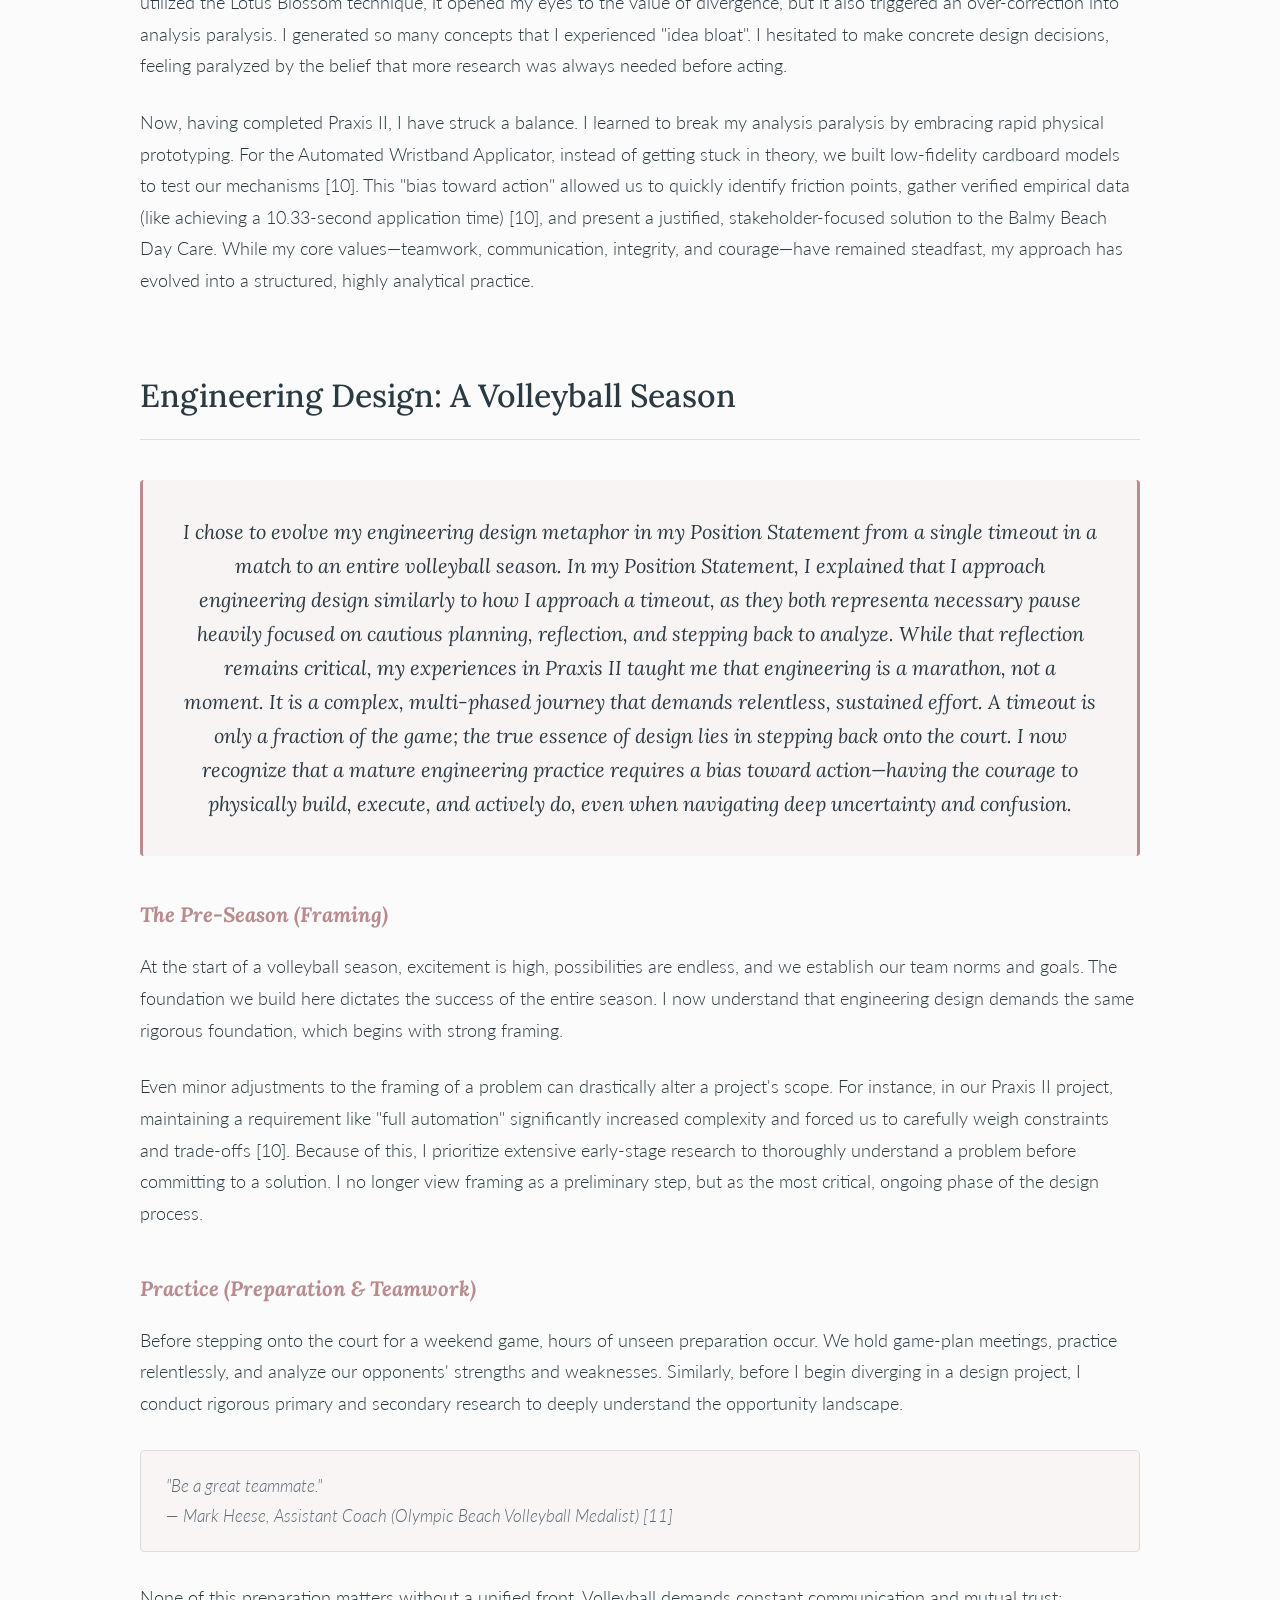
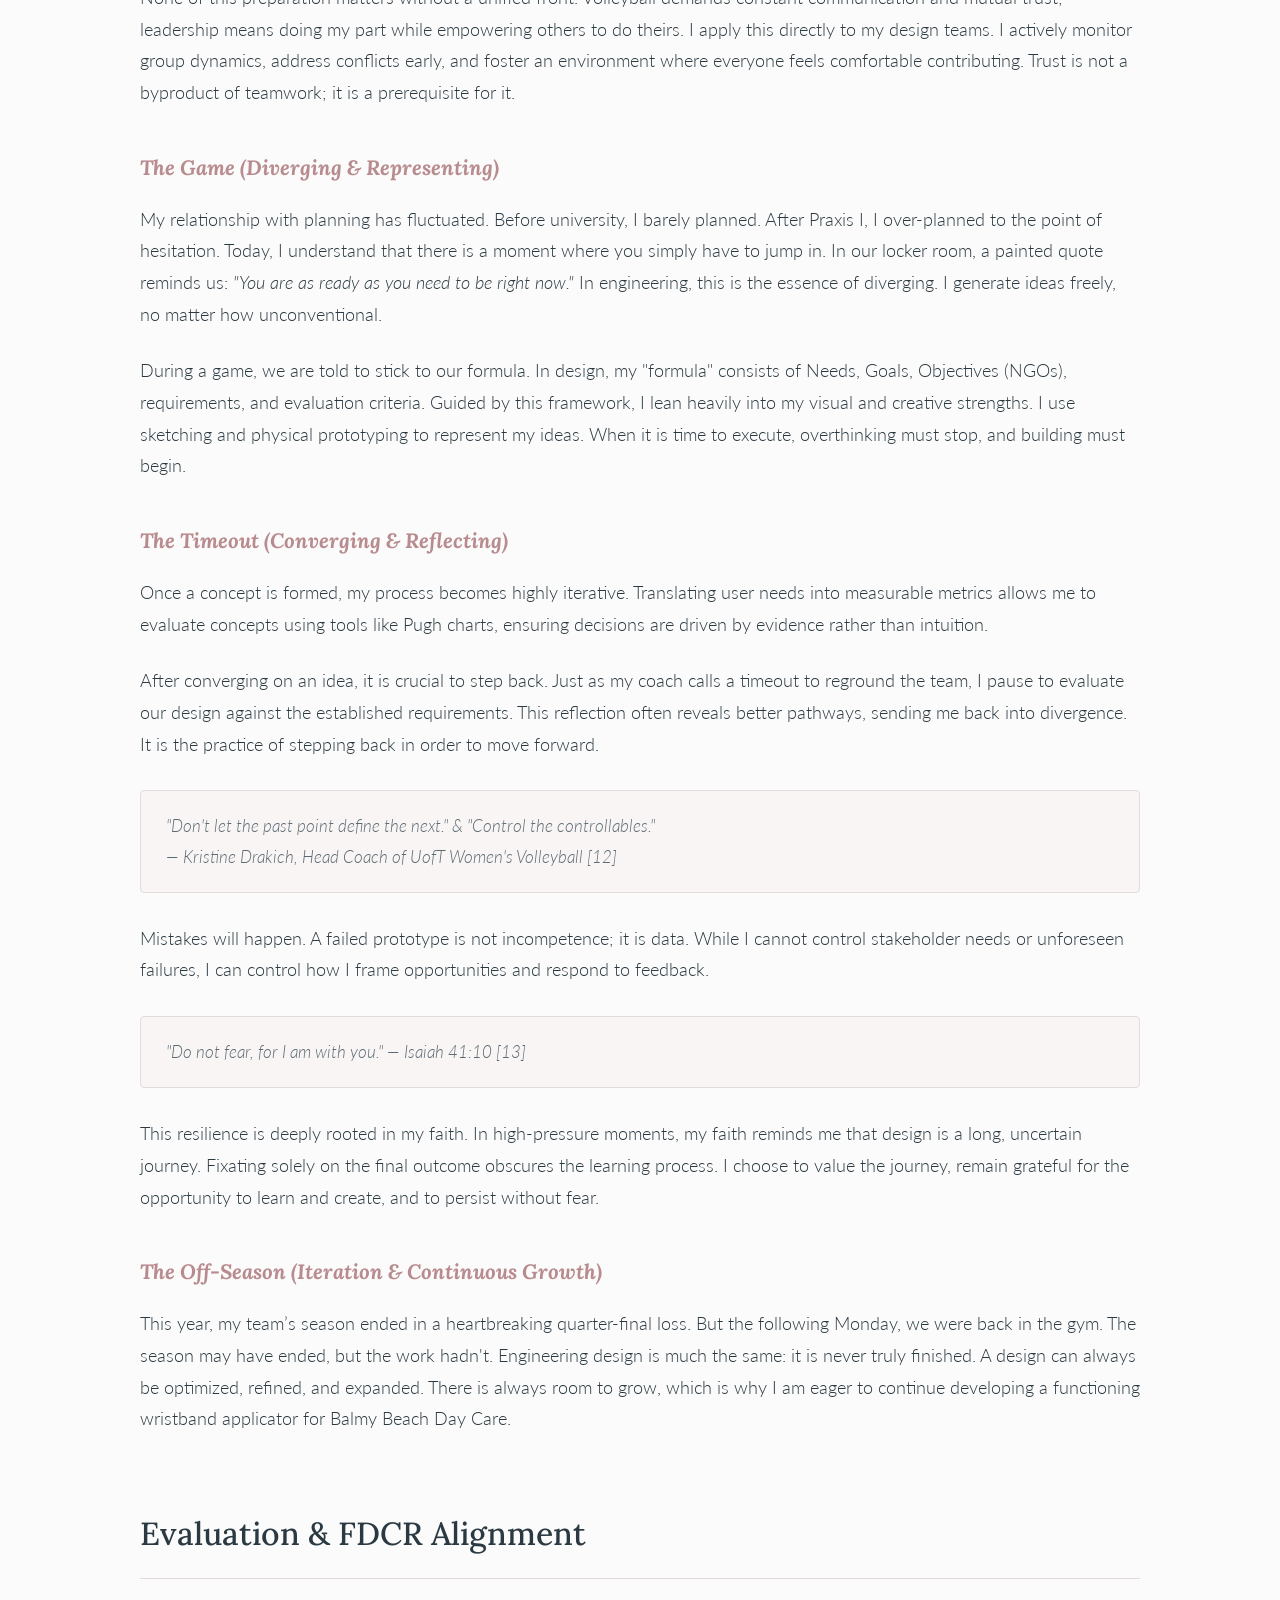
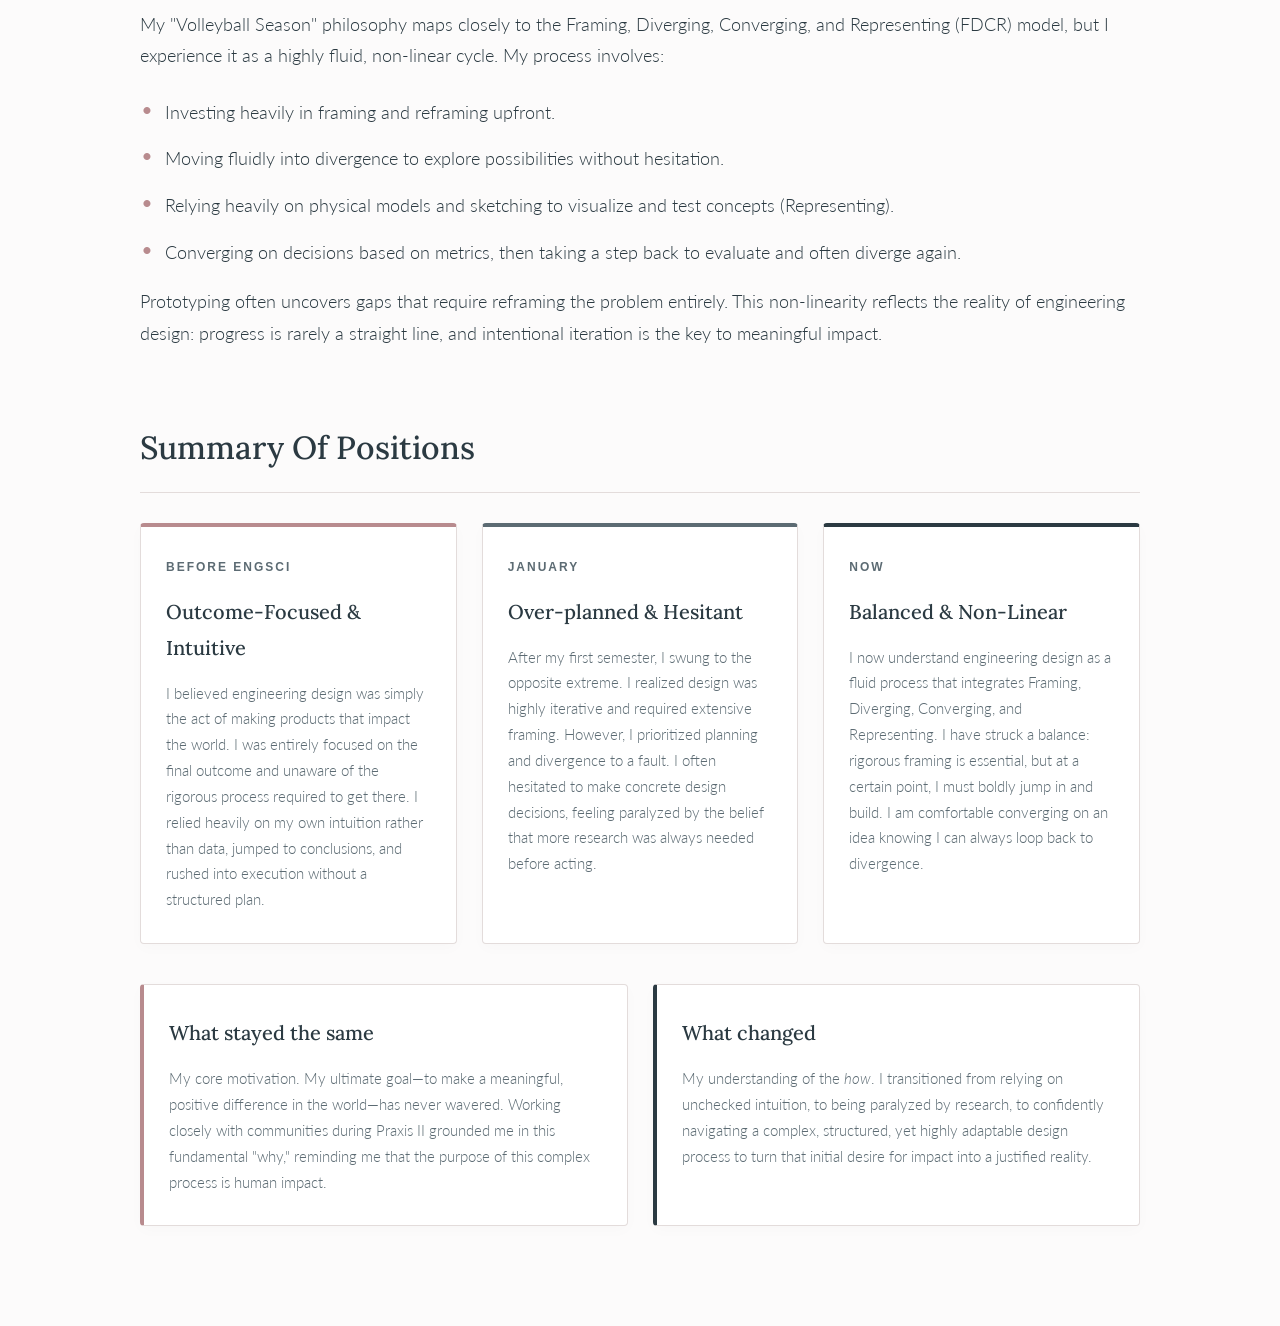
==== commit eb851c51: "37" ====
--- a/position.html
+++ b/position.html
@@ -343,16 +343,16 @@
             
             <p>My name is Katie Di Gregorio. I am a first-year Engineering Science student at the University of Toronto and a proud member of the varsity women's volleyball team. Since I was young, my goal has been remarkably simple: to make a positive difference in the world. While I wasn't always sure exactly how I would achieve this, I have always trusted that God has a bright future in store for me and that I will follow the path He guides me along.</p>
             
-            <p>In high school, I envisioned making an impact through one-on-one patient care as a doctor, demonstrating my commitment to healthcare by leading initiatives like a SickKids Bake Sale and serving as Student Council President for our Terry Fox Run. However, in grade 12, my perspective broadened. I realized I could impact lives on a global scale, and engineering offered the platform to do so. My ultimate goal is to leverage my undergraduate education to develop large-scale biomedical products that improve lives worldwide.</p>
+            <p>In high school, I envisioned making an impact through one-on-one patient care as a doctor, demonstrating my commitment to healthcare by leading initiatives like a SickKids Bake Sale and starting an annual Terry Fox Run at my highschool as Student Council President. However, in grade 12, my perspective broadened. I realized I could impact lives on a global scale, and engineering offered the platform to do so. My ultimate goal is to leverage my undergraduate education to develop large-scale biomedical products that improve lives worldwide.</p>
 
             <div id="experience-photos-container">
                 <div class="experience-image-wrapper">
                     <img src="bakesale.jpg" alt="Beaches Metro news article about SickKids BakeSale">
-                    <div class="image-caption">Coverage of the SickKids Bake Sale I organized [14].</div>
+                    <div class="image-caption">Coverage in the Beaches Metro Newspaper about the SickKids Bake Sale I organized.</div>
                 </div>
                 <div class="experience-image-wrapper">
                     <img src="terryfox.jpg" alt="Instagram post screenshot of Terry Fox Run">
-                    <div class="image-caption">Leading my high school's Terry Fox Run [15].</div>
+                    <div class="image-caption">Instagram post for the Terry Fox Run I organized.</div>
                 </div>
             </div>
             <div class="experience-container-bottom-border"></div>
@@ -360,23 +360,23 @@
 
         <section>
             <h2>The Evolution of My Position</h2>
-            <p>Before coming to UofT, I mistakenly believed that engineering simply meant turning an idea into reality with minimal planning. I was entirely focused on the final outcome and unaware of the rigorous process required to get there. I relied heavily on my own intuition rather than data, jumped to conclusions, and rushed into execution without a structured plan.</p>
-            
-            <p>Through Praxis I, this perception was completely transformed—but I swung to the opposite extreme. For example, during the Hand-Held Broom optimization, my initial instinct was to rush into building my favored suction-cup concept [5]. When my team utilized the Lotus Blossom technique, it opened my eyes to the value of divergence, but it also triggered an over-correction into analysis paralysis. I generated so many concepts that I experienced "idea bloat" [4]. I hesitated to make concrete design decisions, feeling paralyzed by the belief that more research was always needed before acting.</p>
-            
-            <p>Now, having completed Praxis II, I have struck a balance. I learned to break my analysis paralysis by embracing rapid physical prototyping. For the Automated Wristband Applicator, instead of getting stuck in theory, we built low-fidelity cardboard models to test our mechanisms [11]. This "bias toward action" allowed us to quickly identify friction points, gather verified empirical data (like achieving a 10.33-second application time) [11], and present a justified, stakeholder-focused solution to the Balmy Beach Day Care. While my core values—teamwork, communication, integrity, and courage—have remained steadfast, my approach has evolved into a structured, highly analytical practice.</p>
+            <p>Before coming to UofT, I mistakenly believed that engineering simply meant turning an idea into reality. I was entirely focused on the final outcome and unaware of the rigorous process required to get there. No matter the project I was tasked with, whether it was an English essay, a Physics lab, or a complex Computer Science project, I relied heavily on my own intuition rather than data, jumped to conclusions, and rushed into execution without a structured plan.</p>
+            
+            <p>Through Praxis I, this perception was completely transformed—but I swung to the opposite extreme. For example, during the Hand-Held Broom optimization, my initial instinct was to rush into building my favored suction-cup concept [5]. When my team utilized the Lotus Blossom technique, it opened my eyes to the value of divergence, but it also triggered an over-correction into analysis paralysis. I generated so many concepts that I experienced "idea bloat". I hesitated to make concrete design decisions, feeling paralyzed by the belief that more research was always needed before acting.</p>
+            
+            <p>Now, having completed Praxis II, I have struck a balance. I learned to break my analysis paralysis by embracing rapid physical prototyping. For the Automated Wristband Applicator, instead of getting stuck in theory, we built low-fidelity cardboard models to test our mechanisms [10]. This "bias toward action" allowed us to quickly identify friction points, gather verified empirical data (like achieving a 10.33-second application time) [10], and present a justified, stakeholder-focused solution to the Balmy Beach Day Care. While my core values—teamwork, communication, integrity, and courage—have remained steadfast, my approach has evolved into a structured, highly analytical practice.</p>
         </section>
 
         <section>
-            <h2>Current Practice: A Volleyball Season</h2>
+            <h2>Engineering Design: A Volleyball Season</h2>
             
             <div class="thesis-statement">
-                <p>I chose to evolve my design metaphor from a single "timeout" to an entire volleyball season because my understanding of engineering has profoundly expanded. Previously, my design philosophy functioned strictly as a timeout—a necessary pause heavily focused on cautious planning, reflection, and stepping back to analyze. While that reflection remains critical, my experiences in Praxis II taught me that engineering is a marathon, not a moment. It is a complex, multi-phased journey that demands relentless, sustained effort. A timeout is only a fraction of the game; the true essence of design lies in stepping back onto the court. I now recognize that a mature engineering practice requires a bias toward action—having the courage to physically build, execute, and actively do, even when navigating deep uncertainty and confusion.</p>
+                <p>I chose to evolve my engineering design metaphor in my Position Statement from a single timeout in a match to an entire volleyball season. In my Position Statement, I explained that I approach engineering design similarly to how I approach a timeout, as they both representa necessary pause heavily focused on cautious planning, reflection, and stepping back to analyze. While that reflection remains critical, my experiences in Praxis II taught me that engineering is a marathon, not a moment. It is a complex, multi-phased journey that demands relentless, sustained effort. A timeout is only a fraction of the game; the true essence of design lies in stepping back onto the court. I now recognize that a mature engineering practice requires a bias toward action—having the courage to physically build, execute, and actively do, even when navigating deep uncertainty and confusion.</p>
             </div>
 
             <h3>The Pre-Season (Framing)</h3>
             <p>At the start of a volleyball season, excitement is high, possibilities are endless, and we establish our team norms and goals. The foundation we build here dictates the success of the entire season. I now understand that engineering design demands the same rigorous foundation, which begins with strong framing.</p>
-            <p>Even minor adjustments to the framing of a problem can drastically alter a project's scope. For instance, in our Praxis II project, maintaining a requirement like "full automation" significantly increased complexity and forced us to carefully weigh constraints and trade-offs [11]. Because of this, I prioritize extensive early-stage research to thoroughly understand a problem before committing to a solution. I no longer view framing as a preliminary step, but as the most critical, ongoing phase of the design process.</p>
+            <p>Even minor adjustments to the framing of a problem can drastically alter a project's scope. For instance, in our Praxis II project, maintaining a requirement like "full automation" significantly increased complexity and forced us to carefully weigh constraints and trade-offs [10]. Because of this, I prioritize extensive early-stage research to thoroughly understand a problem before committing to a solution. I no longer view framing as a preliminary step, but as the most critical, ongoing phase of the design process.</p>
 
             <h3>Practice (Preparation & Teamwork)</h3>
             <p>Before stepping onto the court for a weekend game, hours of unseen preparation occur. We hold game-plan meetings, practice relentlessly, and analyze our opponents' strengths and weaknesses. Similarly, before I begin diverging in a design project, I conduct rigorous primary and secondary research to deeply understand the opportunity landscape.</p>
@@ -407,7 +407,7 @@
             <p>This resilience is deeply rooted in my faith. In high-pressure moments, my faith reminds me that design is a long, uncertain journey. Fixating solely on the final outcome obscures the learning process. I choose to value the journey, remain grateful for the opportunity to learn and create, and to persist without fear.</p>
 
             <h3>The Off-Season (Iteration & Continuous Growth)</h3>
-            <p>This year, my team’s season ended in a heartbreaking quarter-final loss. But on Monday, we were back in the gym. The season may have ended, but the work hadn't. Engineering design is much the same: it is never truly finished. A design can always be optimized, refined, and expanded. There is always room to grow, which is why I am eager to continue developing a functioning wristband applicator for Balmy Beach Day Care.</p>
+            <p>This year, my team’s season ended in a heartbreaking quarter-final loss. But the following Monday, we were back in the gym. The season may have ended, but the work hadn't. Engineering design is much the same: it is never truly finished. A design can always be optimized, refined, and expanded. There is always room to grow, which is why I am eager to continue developing a functioning wristband applicator for Balmy Beach Day Care.</p>
         </section>
 
         <section>
